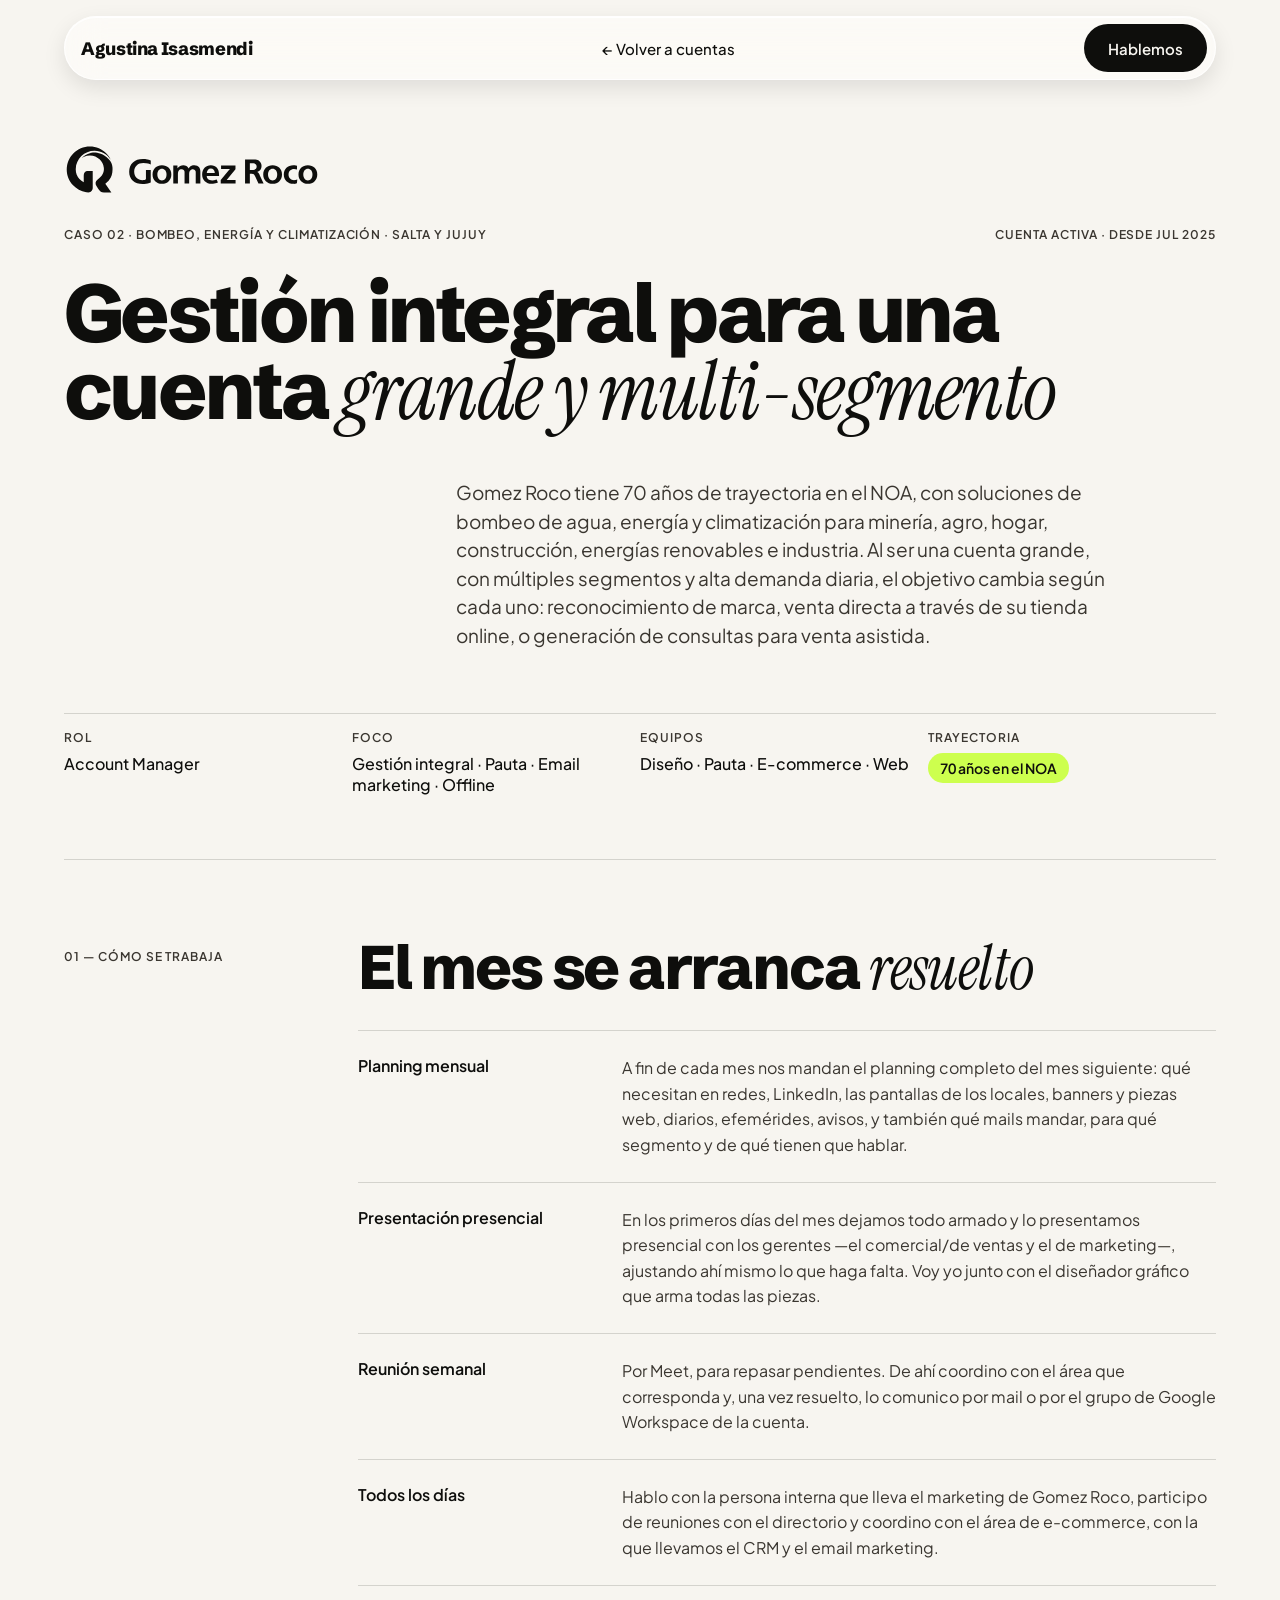
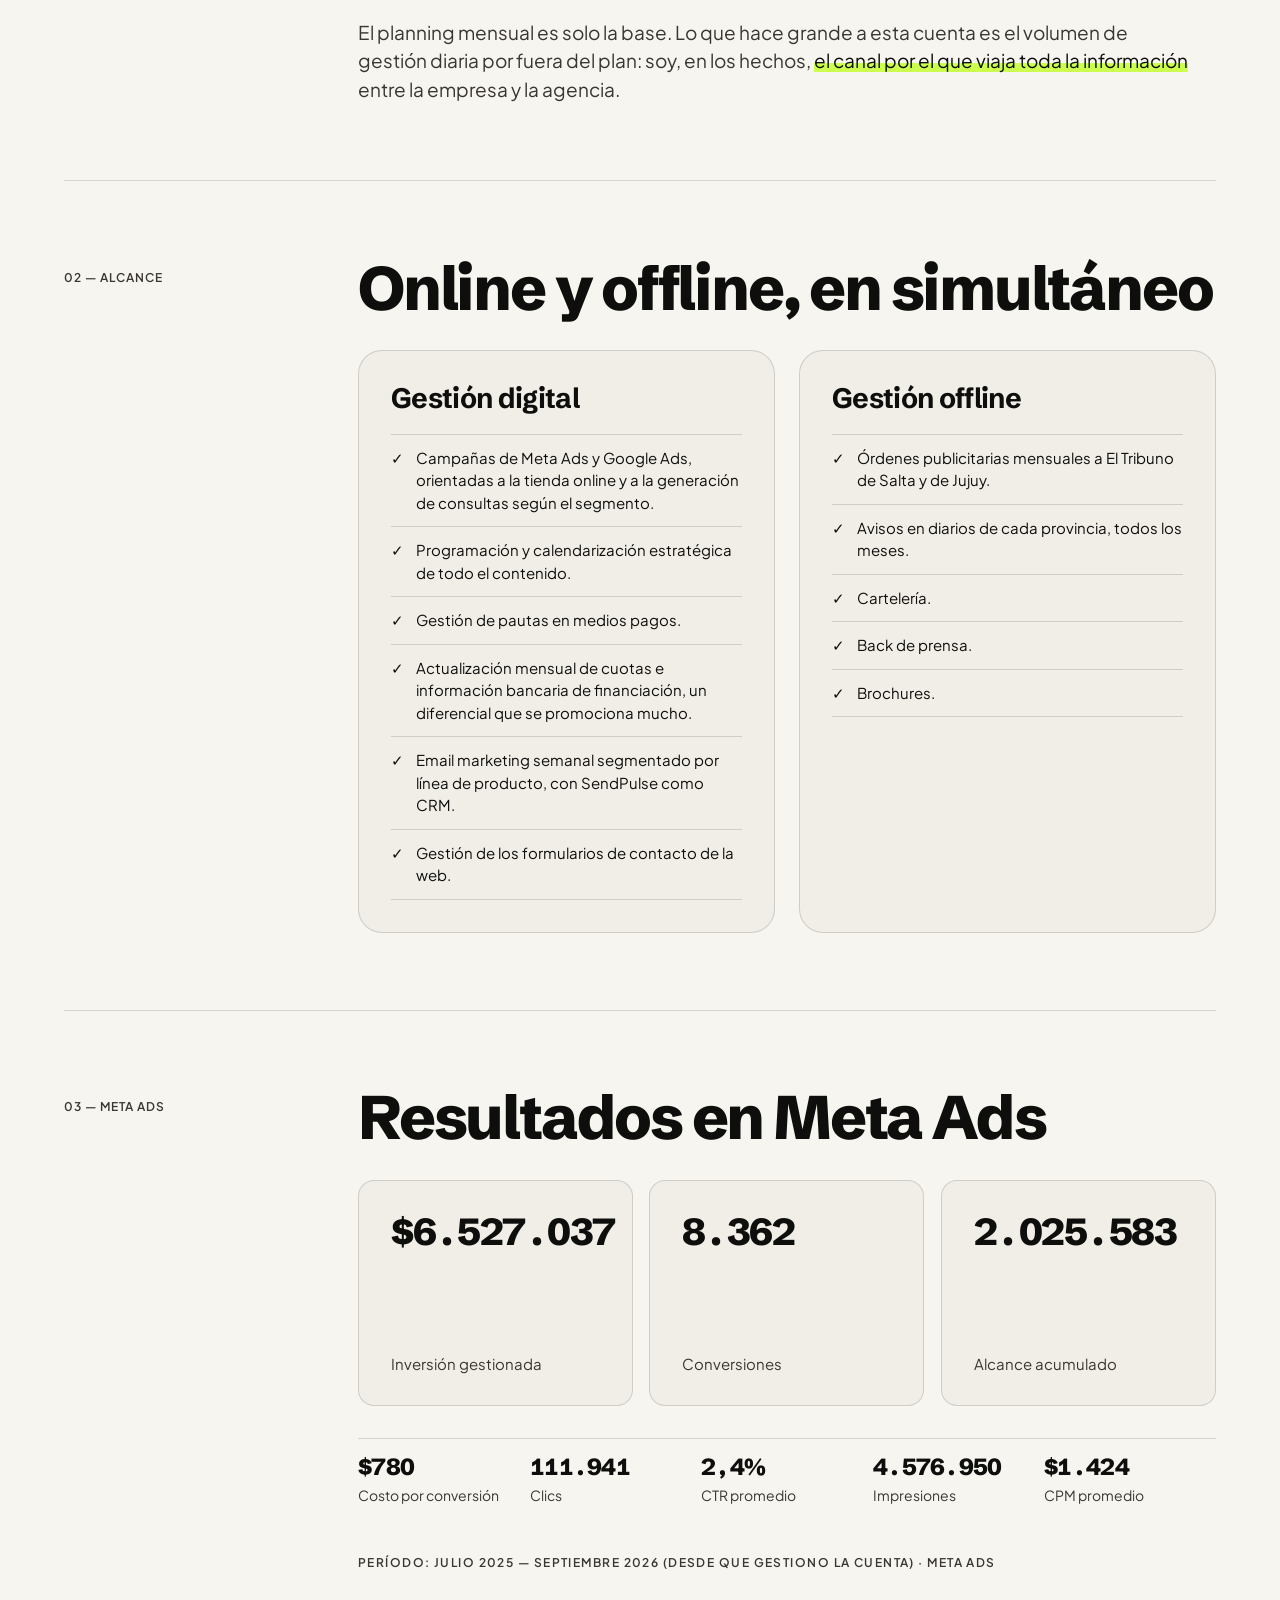
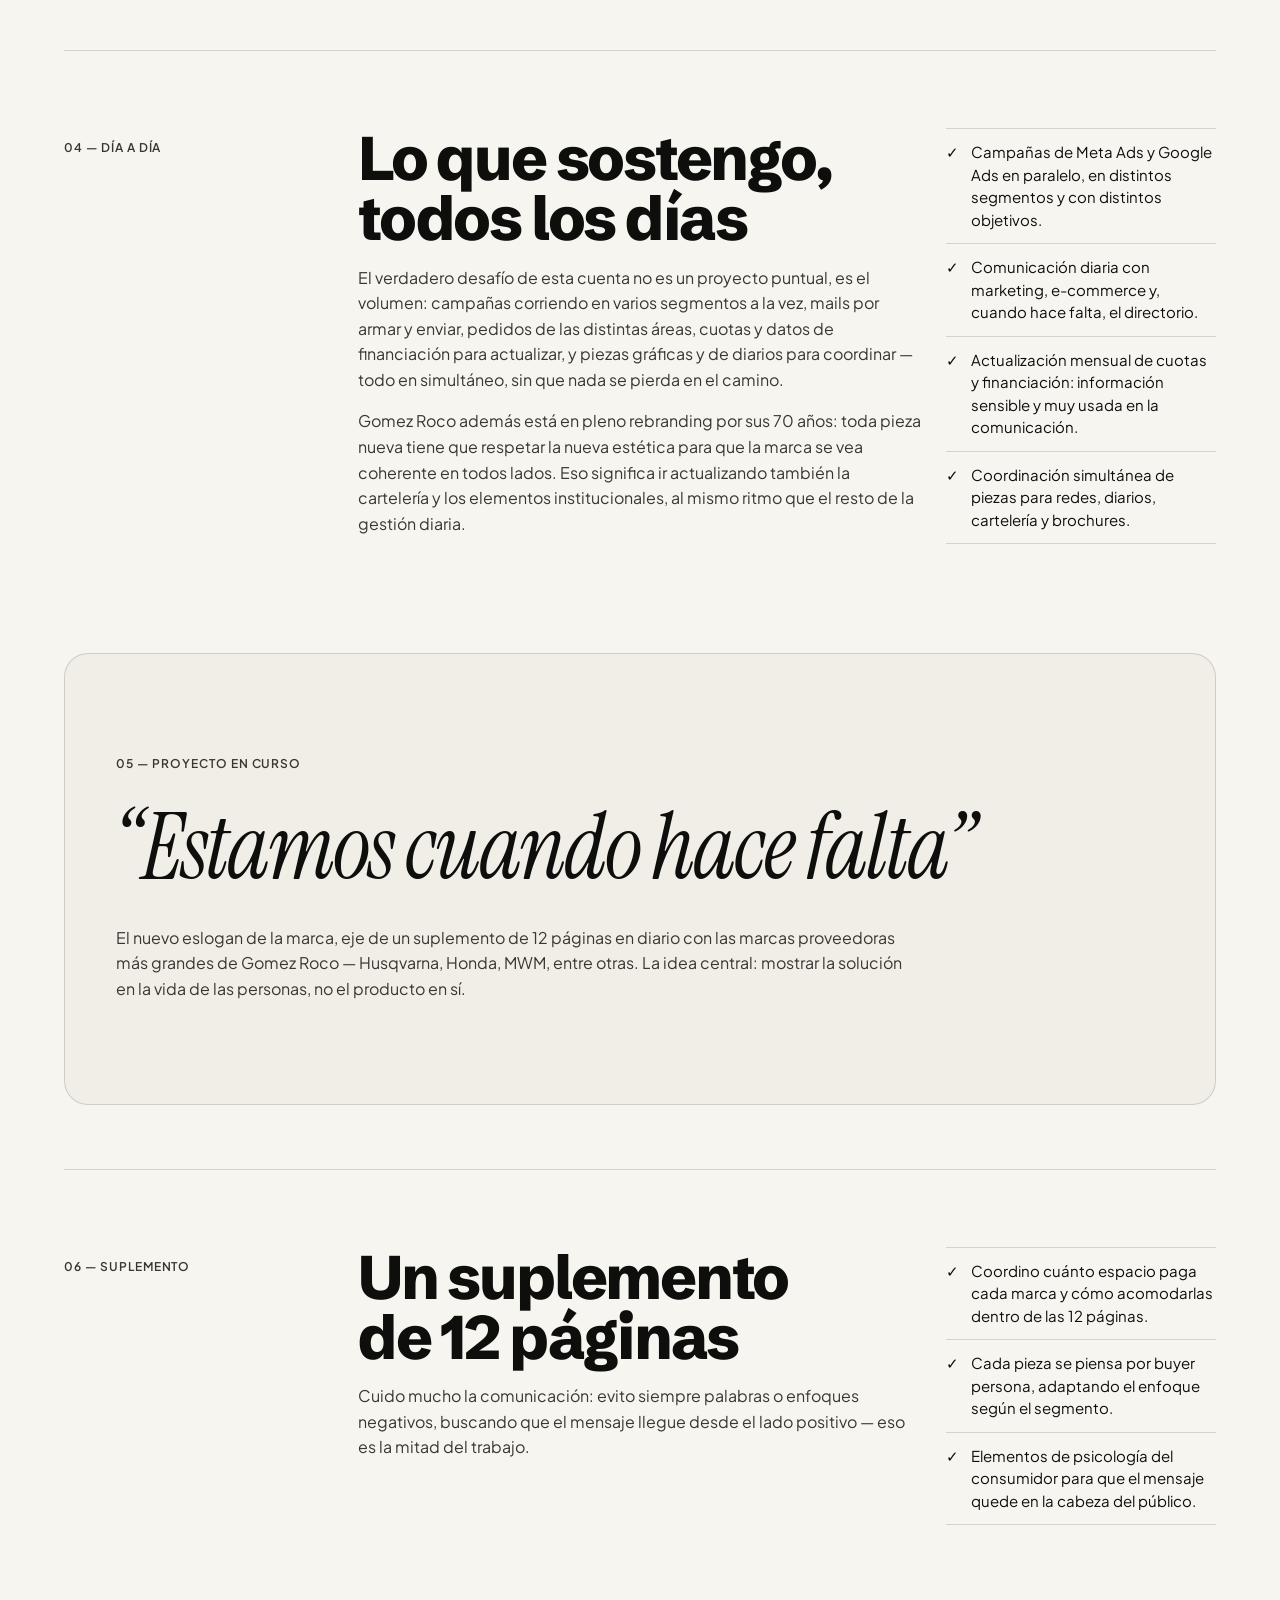
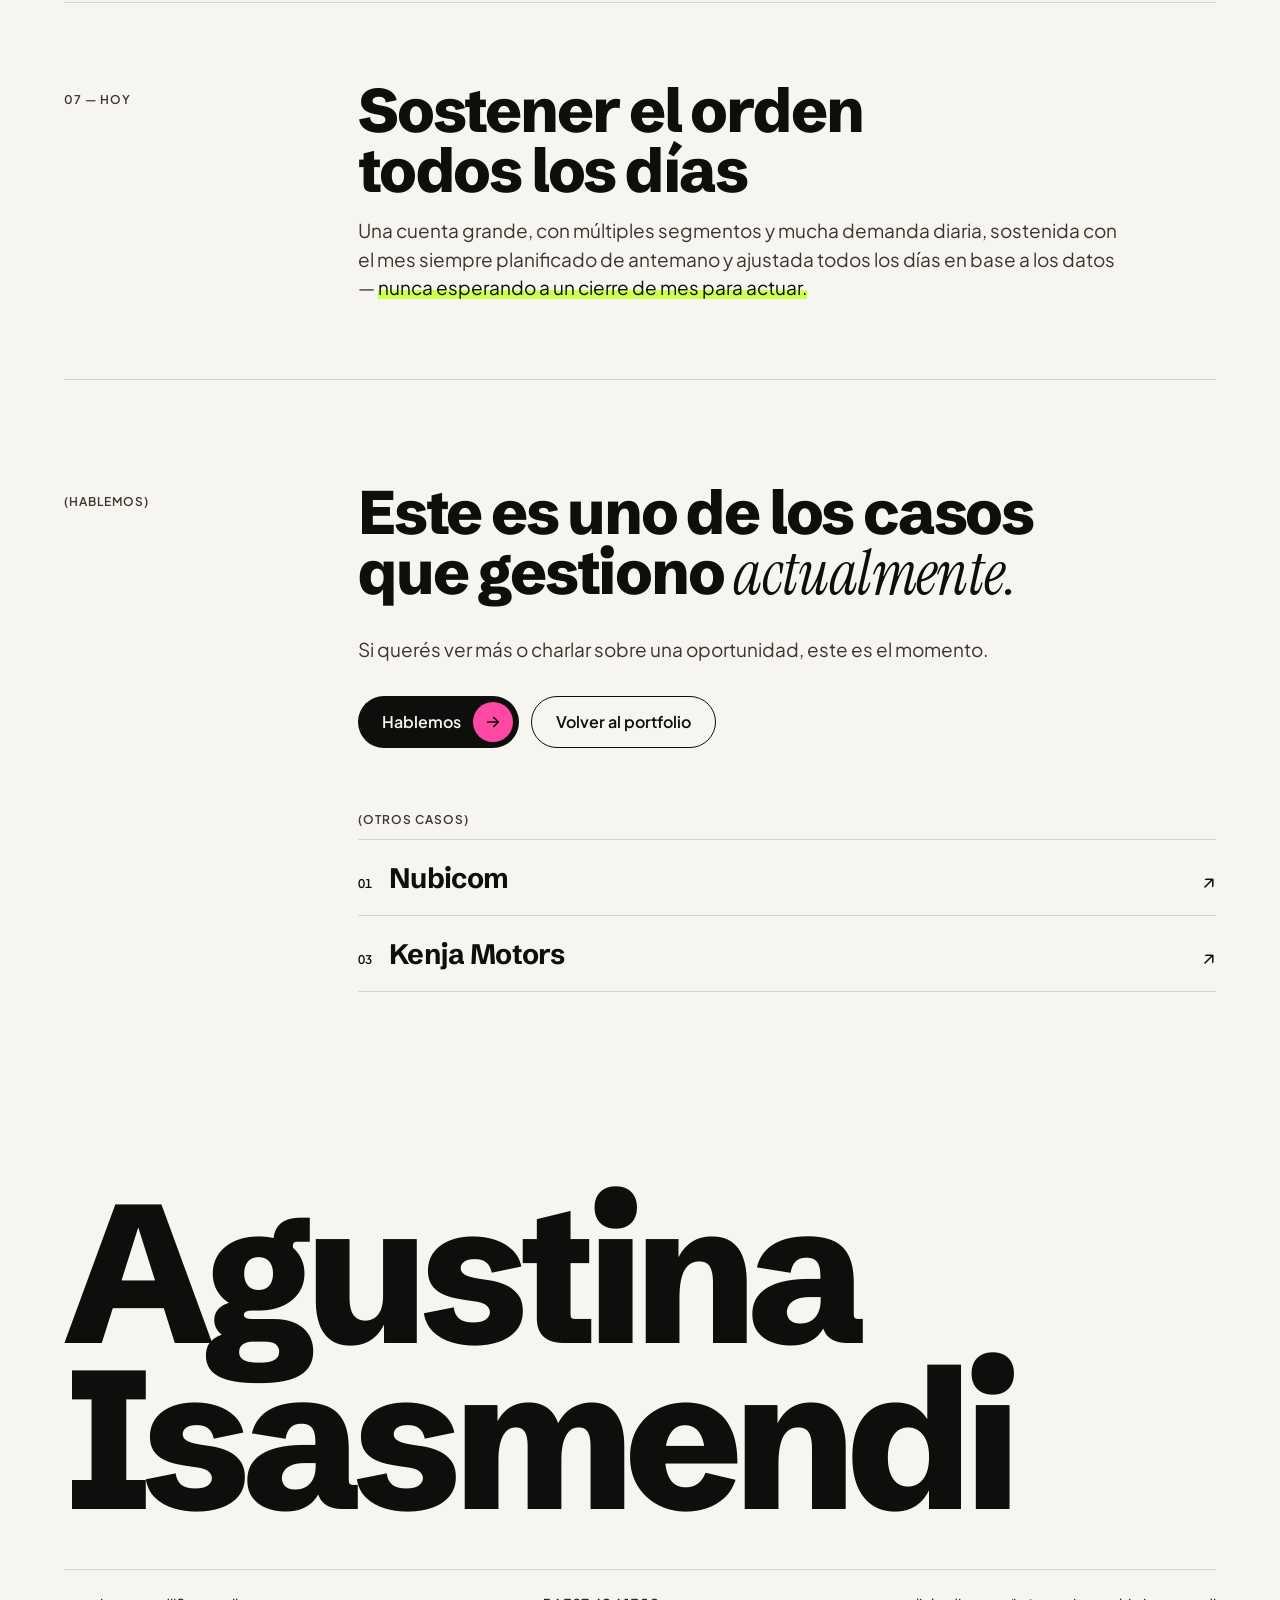
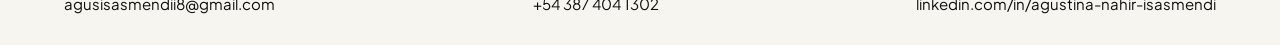
==== caso-gomez-roco.html @ b33c0313 "Portfolio de Agustina Isasmendi: home y tres casos de cuenta Sitio estático (HTML, CSS y JS, sin bui" ====
<!DOCTYPE html>
<html lang="es-AR">
<head>
<meta charset="utf-8">
<meta name="viewport" content="width=device-width, initial-scale=1">
<title>Caso Gomez Roco — Agustina Isasmendi</title>
<meta name="description" content="Gomez Roco: gestión integral online y offline para una cuenta grande y multi-segmento del NOA.">
<meta property="og:title" content="Caso Gomez Roco — Agustina Isasmendi, Account Manager">
<meta property="og:description" content="Gomez Roco: gestión integral online y offline para una cuenta grande y multi-segmento del NOA.">
<meta property="og:image" content="https://lautaro-torres.github.io/Agus-Portfolio/og-image.png">
<link rel="icon" href="data:image/svg+xml;utf8,<svg xmlns='http://www.w3.org/2000/svg' viewBox='0 0 100 100'><rect x='6' y='6' width='88' height='88' rx='19' fill='none' stroke='%230E0E0C' stroke-width='8'/><path d='M8 92L92 8' stroke='%230E0E0C' stroke-width='8'/></svg>">
<link rel="stylesheet" href="https://api.fontshare.com/v2/css?f[]=cabinet-grotesk@700,800&amp;f[]=general-sans@400,500,600&amp;f[]=zodiak@401&amp;display=swap">
<link rel="stylesheet" href="https://fonts.googleapis.com/css2?family=Schibsted+Grotesk:wght@700;800&amp;family=Plus+Jakarta+Sans:wght@400;500;600&amp;family=Instrument+Serif:ital@1&amp;display=swap">
<link rel="stylesheet" href="css/styles.css">
<script src="js/smooth-scroll.js" defer></script>
<script src="js/count-up.js" defer></script>
</head>
<body>

<header class="site-header">
  <nav class="nav" aria-label="Principal">
    <a class="nav__brand" href="index.html" aria-label="Agustina Isasmendi, inicio">
      <span class="nav__name">Agustina Isasmendi</span>
    </a>
    <a class="nav__back" href="index.html#cuentas">← Volver a cuentas</a>
    <a class="btn btn--primary btn--sm" href="mailto:agusisasmendii8@gmail.com">Hablemos</a>
  </nav>
</header>

<main>
  <section class="case-cover container">
    <div class="grid">
      <div class="col-1-13 case-cover__logo"><img class="logo" src="assets/logos/gomez-roco.svg" alt="Gomez Roco" height="48"></div>
      <div class="col-1-13 case-cover__meta label">
        <span>Caso 02 · Bombeo, energía y climatización · Salta y Jujuy</span>
        <span>Cuenta activa · desde jul 2025</span>
      </div>
      <h1 class="h1 col-1-12">Gestión integral para una cuenta <em class="accent">grande y multi-segmento</em></h1>
      <p class="lead col-5-12 case-cover__lead">Gomez Roco tiene 70 años de trayectoria en el NOA, con soluciones de bombeo de agua, energía y climatización para minería, agro, hogar, construcción, energías renovables e industria. Al ser una cuenta grande, con múltiples segmentos y alta demanda diaria, el objetivo cambia según cada uno: reconocimiento de marca, venta directa a través de su tienda online, o generación de consultas para venta asistida.</p>
      <dl class="facts col-1-13">
        <div class="facts__item"><dt class="label">Rol</dt><dd>Account Manager</dd></div>
        <div class="facts__item"><dt class="label">Foco</dt><dd>Gestión integral · Pauta · Email marketing · Offline</dd></div>
        <div class="facts__item"><dt class="label">Equipos</dt><dd>Diseño · Pauta · E-commerce · Web</dd></div>
        <div class="facts__item"><dt class="label">Trayectoria</dt><dd class="chip-figure">70 años en el NOA</dd></div>
      </dl>
    </div>
  </section>

  <article class="container">
    <section class="grid case-section">
      <span class="label case-section__label col-1-4">01 — Cómo se trabaja</span>
      <div class="col-4-13 stack gap-32">
        <h2 class="h2">El mes se arranca <em class="accent">resuelto</em></h2>
        <div class="rows">
          <div class="rows__item">
            <span class="rows__title">Planning mensual</span>
            <p class="body">A fin de cada mes nos mandan el planning completo del mes siguiente: qué necesitan en redes, LinkedIn, las pantallas de los locales, banners y piezas web, diarios, efemérides, avisos, y también qué mails mandar, para qué segmento y de qué tienen que hablar.</p>
          </div>
          <div class="rows__item">
            <span class="rows__title">Presentación presencial</span>
            <p class="body">En los primeros días del mes dejamos todo armado y lo presentamos presencial con los gerentes —el comercial/de ventas y el de marketing—, ajustando ahí mismo lo que haga falta. Voy yo junto con el diseñador gráfico que arma todas las piezas.</p>
          </div>
          <div class="rows__item">
            <span class="rows__title">Reunión semanal</span>
            <p class="body">Por Meet, para repasar pendientes. De ahí coordino con el área que corresponda y, una vez resuelto, lo comunico por mail o por el grupo de Google Workspace de la cuenta.</p>
          </div>
          <div class="rows__item">
            <span class="rows__title">Todos los días</span>
            <p class="body">Hablo con la persona interna que lleva el marketing de Gomez Roco, participo de reuniones con el directorio y coordino con el área de e-commerce, con la que llevamos el CRM y el email marketing.</p>
          </div>
        </div>
        <p class="lead">El planning mensual es solo la base. Lo que hace grande a esta cuenta es el volumen de gestión diaria por fuera del plan: soy, en los hechos, <span class="marker">el canal por el que viaja toda la información</span> entre la empresa y la agencia.</p>
      </div>
    </section>

    <section class="grid case-section">
      <span class="label case-section__label col-1-4">02 — Alcance</span>
      <div class="col-4-13 stack gap-32">
        <h2 class="h2">Online y offline, en simultáneo</h2>
        <div class="card-grid">
          <div class="card">
            <h3 class="h3">Gestión digital</h3>
            <ul class="checklist">
              <li>Campañas de Meta Ads y Google Ads, orientadas a la tienda online y a la generación de consultas según el segmento.</li>
              <li>Programación y calendarización estratégica de todo el contenido.</li>
              <li>Gestión de pautas en medios pagos.</li>
              <li>Actualización mensual de cuotas e información bancaria de financiación, un diferencial que se promociona mucho.</li>
              <li>Email marketing semanal segmentado por línea de producto, con SendPulse como CRM.</li>
              <li>Gestión de los formularios de contacto de la web.</li>
            </ul>
          </div>
          <div class="card">
            <h3 class="h3">Gestión offline</h3>
            <ul class="checklist">
              <li>Órdenes publicitarias mensuales a El Tribuno de Salta y de Jujuy.</li>
              <li>Avisos en diarios de cada provincia, todos los meses.</li>
              <li>Cartelería.</li>
              <li>Back de prensa.</li>
              <li>Brochures.</li>
            </ul>
          </div>
        </div>
      </div>
    </section>

    <section class="grid case-section">
      <span class="label case-section__label col-1-4">03 — Meta Ads</span>
      <div class="col-4-13 stack gap-32">
        <h2 class="h2">Resultados en Meta Ads</h2>
        <div class="metrics">
          <div class="metric"><span class="metric__value">$6.535.179</span><span class="metric__label">Inversión gestionada</span></div>
          <div class="metric"><span class="metric__value">8.372</span><span class="metric__label">Conversiones</span></div>
          <div class="metric"><span class="metric__value">2.028.113</span><span class="metric__label">Alcance acumulado</span></div>
        </div>
        <div class="metrics-minor">
          <div class="metrics-minor__item"><span class="metrics-minor__value">$781</span><span class="metrics-minor__label">Costo por conversión</span></div>
          <div class="metrics-minor__item"><span class="metrics-minor__value">112.081</span><span class="metrics-minor__label">Clics</span></div>
          <div class="metrics-minor__item"><span class="metrics-minor__value">2,4%</span><span class="metrics-minor__label">CTR promedio</span></div>
          <div class="metrics-minor__item"><span class="metrics-minor__value">4.582.675</span><span class="metrics-minor__label">Impresiones</span></div>
          <div class="metrics-minor__item"><span class="metrics-minor__value">$1.426</span><span class="metrics-minor__label">CPM promedio</span></div>
        </div>
        <p class="label source">Período: julio 2025 — septiembre 2026 (desde que gestiono la cuenta) · Meta Ads</p>
      </div>
    </section>

    <section class="grid case-section">
      <span class="label case-section__label col-1-4">04 — Día a día</span>
      <div class="col-4-10 stack gap-16">
        <h2 class="h2">Lo que sostengo, todos los días</h2>
        <p class="body">El verdadero desafío de esta cuenta no es un proyecto puntual, es el volumen: campañas corriendo en varios segmentos a la vez, mails por armar y enviar, pedidos de las distintas áreas, cuotas y datos de financiación para actualizar, y piezas gráficas y de diarios para coordinar — todo en simultáneo, sin que nada se pierda en el camino.</p>
        <p class="body">Gomez Roco además está en pleno rebranding por sus 70 años: toda pieza nueva tiene que respetar la nueva estética para que la marca se vea coherente en todos lados. Eso significa ir actualizando también la cartelería y los elementos institucionales, al mismo ritmo que el resto de la gestión diaria.</p>
      </div>
      <div class="col-10-13 align-end">
        <ul class="checklist">
          <li>Campañas de Meta Ads y Google Ads en paralelo, en distintos segmentos y con distintos objetivos.</li>
          <li>Comunicación diaria con marketing, e-commerce y, cuando hace falta, el directorio.</li>
          <li>Actualización mensual de cuotas y financiación: información sensible y muy usada en la comunicación.</li>
          <li>Coordinación simultánea de piezas para redes, diarios, cartelería y brochures.</li>
        </ul>
      </div>
    </section>

    <section class="quote-block">
      <span class="label">05 — Proyecto en curso</span>
      <p class="quote-block__text">“Estamos cuando hace falta”</p>
      <p class="body">El nuevo eslogan de la marca, eje de un suplemento de 12 páginas en diario con las marcas proveedoras más grandes de Gomez Roco — Husqvarna, Honda, MWM, entre otras. La idea central: mostrar la solución en la vida de las personas, no el producto en sí.</p>
    </section>

    <section class="grid case-section">
      <span class="label case-section__label col-1-4">06 — Suplemento</span>
      <div class="col-4-10 stack gap-16">
        <h2 class="h2">Un suplemento de 12 páginas</h2>
        <p class="body">Cuido mucho la comunicación: evito siempre palabras o enfoques negativos, buscando que el mensaje llegue desde el lado positivo — eso es la mitad del trabajo.</p>
      </div>
      <div class="col-10-13 align-end">
        <ul class="checklist">
          <li>Coordino cuánto espacio paga cada marca y cómo acomodarlas dentro de las 12 páginas.</li>
          <li>Cada pieza se piensa por buyer persona, adaptando el enfoque según el segmento.</li>
          <li>Elementos de psicología del consumidor para que el mensaje quede en la cabeza del público.</li>
        </ul>
      </div>
    </section>

    <section class="grid case-section">
      <span class="label case-section__label col-1-4">07 — Hoy</span>
      <div class="col-4-12 stack gap-16">
        <h2 class="h2">Sostener el orden todos los días</h2>
        <p class="lead">Una cuenta grande, con múltiples segmentos y mucha demanda diaria, sostenida con el mes siempre planificado de antemano y ajustada todos los días en base a los datos — <span class="marker">nunca esperando a un cierre de mes para actuar.</span></p>
      </div>
    </section>

    <section class="grid case-section case-section--close">
      <span class="label case-section__label col-1-4">(Hablemos)</span>
      <div class="col-4-13 stack gap-32 close__content">
        <h2 class="h2 close__title">Este es uno de los casos que gestiono <em class="accent">actualmente.</em></h2>
        <p class="lead">Si querés ver más o charlar sobre una oportunidad, este es el momento.</p>
        <div class="btn-row">
          <a class="btn btn--primary btn--md btn--arrow" href="mailto:agusisasmendii8@gmail.com">Hablemos <span class="btn__arrow" aria-hidden="true"><svg class="btn__icon" viewBox="0 0 24 24"><path d="M5 12h14M13 6l6 6-6 6"/></svg></span></a>
          <a class="btn btn--outline btn--md" href="index.html#cuentas">Volver al portfolio</a>
        </div>
        <nav class="other-cases" aria-label="Otros casos">
          <span class="label">(Otros casos)</span>
          <a class="other-cases__link" href="caso-nubicom.html"><span class="index-num">01</span><span class="other-cases__name">Nubicom</span><span class="other-cases__arrow" aria-hidden="true">↗</span></a>
          <a class="other-cases__link" href="caso-kenja-motors.html"><span class="index-num">03</span><span class="other-cases__name">Kenja Motors</span><span class="other-cases__arrow" aria-hidden="true">↗</span></a>
        </nav>
      </div>
    </section>
  </article>
</main>

<footer class="site-footer">
  <div class="container">
    <div class="site-footer__name" aria-hidden="true">Agustina<br>Isasmendi</div>
    <div class="site-footer__contact">
      <a href="mailto:agusisasmendii8@gmail.com">agusisasmendii8@gmail.com</a>
      <a href="tel:+543874041302">+54 387 404 1302</a>
      <a href="https://www.linkedin.com/in/agustina-nahir-isasmendi" target="_blank" rel="noopener">linkedin.com/in/agustina-nahir-isasmendi</a>
    </div>
  </div>
</footer>

</body>
</html>
---- css/styles.css ----
/* Portfolio — Agustina Isasmendi
 * Fuentes: Fontshare (Cabinet Grotesk, General Sans, Zodiak). Las etiquetas usan General Sans, la misma del texto.
 * Fallback Google Fonts si Fontshare no carga: Schibsted Grotesk, Plus Jakarta Sans, Instrument Serif. */

:root {
  --paper: #F7F5F0;
  --paper-2: #F1EEE7;
  --paper-3: #E8E4DA;
  --ink: #0E0E0C;
  --ink-2: #3A3630;
  --ink-hover: #2A2824;
  --pink: #FF48A4;
  --lime: #CDFF4E;
  --hairline: rgba(14, 14, 12, .15);

  --font-display: 'Cabinet Grotesk', 'Schibsted Grotesk', sans-serif;
  --font-text: 'General Sans', 'Plus Jakarta Sans', sans-serif;
  --font-serif: 'Zodiak', 'Instrument Serif', serif;
  --font-label: var(--font-text);

  --ease: cubic-bezier(.2, .7, .3, 1);
}

html { scroll-behavior: smooth; overflow-x: clip; }
body {
  margin: 0;
  background: var(--paper);
  color: var(--ink);
  font-family: var(--font-text);
  -webkit-font-smoothing: antialiased;
  overflow-x: clip;
}
a { color: var(--ink); text-underline-offset: 3px; }
a:hover { color: var(--ink-2); }
:focus-visible { outline: 2px solid var(--ink); outline-offset: 3px; border-radius: 8px; }

.container { width: 90%; margin: 0 auto; }

/* ---------- Tipografía ---------- */

.label {
  font-family: var(--font-label);
  font-weight: 600;
  font-size: 12px;
  letter-spacing: .08em;
  text-transform: uppercase;
  color: var(--ink-2);
}
.accent { font-family: var(--font-serif); font-weight: 400; font-style: italic; letter-spacing: -.01em; }
.h1 {
  margin: 0;
  font-family: var(--font-display);
  font-weight: 800;
  font-size: clamp(40px, 6.4vw, 104px);
  letter-spacing: -.045em;
  line-height: .94;
  text-wrap: balance;
}
.h1 .accent { letter-spacing: -.02em; }
.h2 {
  margin: 0;
  font-family: var(--font-display);
  font-weight: 800;
  font-size: clamp(36px, 4.8vw, 68px);
  letter-spacing: -.036em;
  line-height: .98;
  text-wrap: balance;
}
.h3 {
  margin: 0;
  font-family: var(--font-display);
  font-weight: 700;
  font-size: clamp(22px, 2.2vw, 32px);
  letter-spacing: -.024em;
  line-height: 1.1;
}
.lead { margin: 0; font-size: 19px; line-height: 1.5; color: var(--ink-2); max-width: 60ch; text-wrap: pretty; }
.body { margin: 0; font-size: 16px; line-height: 1.6; color: var(--ink-2); max-width: 66ch; text-wrap: pretty; }
.marker { background: linear-gradient(to bottom, transparent 62%, var(--lime) 62%); color: var(--ink); }

/* ---------- Grilla 12 columnas (una sola columna debajo de 900px) ---------- */

.grid { display: grid; grid-template-columns: minmax(0, 1fr); column-gap: 24px; }
@media (min-width: 900px) {
  .grid { grid-template-columns: repeat(12, minmax(0, 1fr)); }
  .col-1-12 { grid-column: 1 / 12; }
  .col-1-13 { grid-column: 1 / 13; }
  .col-1-4 { grid-column: 1 / 4; }
  .col-4-10 { grid-column: 4 / 10; }
  .col-4-11 { grid-column: 4 / 11; }
  .col-4-12 { grid-column: 4 / 12; }
  .col-4-13 { grid-column: 4 / 13; }
  .col-5-12 { grid-column: 5 / 12; }
  .col-10-13 { grid-column: 10 / 13; }
}
.stack { display: flex; flex-direction: column; }
.gap-16 { gap: 16px; }
.gap-24 { gap: 24px; }
.gap-32 { gap: 32px; }

/* ---------- Navbar ---------- */

.site-header {
  position: fixed;
  top: 16px;
  left: 0;
  right: 0;
  z-index: 50;
  display: flex;
  justify-content: center;
  pointer-events: none;
}
.nav {
  pointer-events: auto;
  width: 90%;
  box-sizing: border-box;
  height: 64px;
  display: flex;
  align-items: center;
  justify-content: space-between;
  gap: 16px;
  padding: 0 8px 0 16px;
  background: rgba(255, 255, 255, .5);
  -webkit-backdrop-filter: blur(18px) saturate(180%);
  backdrop-filter: blur(18px) saturate(180%);
  border: 1px solid rgba(255, 255, 255, .8);
  box-shadow: 0 1px 0 rgba(255, 255, 255, .9) inset, 0 8px 22px rgba(14, 14, 12, .1);
  border-radius: 100px;
}
@supports not ((backdrop-filter: blur(1px)) or (-webkit-backdrop-filter: blur(1px))) {
  .nav { background: var(--paper); }
}
.nav__brand { display: flex; align-items: center; gap: 12px; text-decoration: none; color: var(--ink); }
.nav__name {
  font-family: var(--font-display);
  font-weight: 800;
  font-size: 18px;
  letter-spacing: -.02em;
  white-space: nowrap;
}
.nav__back { white-space: nowrap; font-size: 15px; font-weight: 500; text-decoration: none; }
/* Sin monograma, el nombre es la marca: se ve siempre. El link de volver se oculta debajo de 900px. */
@media (max-width: 899.98px) {
  .nav__back { display: none; }
  .nav__name { font-size: 16px; }
}
/* Celulares angostos: nombre y botón más compactos para que entren los dos en la píldora */
@media (max-width: 399.98px) {
  .nav { padding-left: 16px; gap: 12px; }
  .nav__name { font-size: 15px; }
  .nav .btn--sm { height: 44px; padding: 0 16px; font-size: 14px; }
}

/* ---------- Botones ---------- */

.btn {
  display: inline-flex;
  flex: none;
  align-items: center;
  box-sizing: border-box;
  border-radius: 100px;
  text-decoration: none;
  font-weight: 600;
  transition: background 300ms var(--ease), color 300ms var(--ease), transform 300ms var(--ease), box-shadow 300ms var(--ease);
}
.btn--primary { background: var(--ink); color: var(--paper); }
.btn--primary:hover {
  background: var(--ink-hover);
  color: var(--paper);
  transform: translateY(-2px);
  box-shadow: 0 10px 24px rgba(14, 14, 12, .2);
}
.btn--outline { border: 1.5px solid var(--ink); color: var(--ink); }
.btn--outline:hover { background: var(--ink); color: var(--paper); transform: translateY(-2px); }
.btn--sm { height: 48px; padding: 0 24px; font-size: 15px; }
.btn--md { height: 52px; padding: 0 24px; font-size: 16px; }
.btn--arrow { gap: 12px; padding: 0 6px 0 24px; }
.btn__arrow {
  width: 40px;
  height: 40px;
  border-radius: 50%;
  background: var(--pink);
  color: var(--ink);
  display: grid;
  place-items: center;
  font-size: 18px;
}
/* Flecha dibujada (no un carácter de texto): mismo trazo en todos los botones, escala con el círculo */
.btn__icon { width: 45%; height: 45%; fill: none; stroke: currentColor; stroke-width: 2.25; stroke-linecap: round; stroke-linejoin: round; }
.btn-row { display: flex; flex-wrap: wrap; gap: 12px; }

/* ---------- Portada ---------- */

.case-cover { padding: calc(96px + 48px) 0 64px; }
.case-cover > .grid { row-gap: 32px; }
.case-cover__meta { display: flex; flex-wrap: wrap; justify-content: space-between; gap: 12px; }
.case-cover__lead { margin-top: 16px; }

.facts {
  margin: 32px 0 0;
  display: grid;
  grid-template-columns: repeat(auto-fit, minmax(min(100%, 200px), 1fr));
  border-top: 1px solid var(--hairline);
}
.facts__item { display: flex; flex-direction: column; gap: 8px; padding: 16px 16px 0 0; align-items: flex-start; }
.facts__item dd { margin: 0; font-size: 16px; font-weight: 500; }
.chip-figure {
  display: inline-flex;
  padding: 6px 12px;
  border-radius: 100px;
  background: var(--lime);
  color: var(--ink);
}
.facts__item dd.chip-figure { font-size: 14px; font-weight: 600; }

/* Chip de contorno (rubros, restricciones) */
.chips { display: flex; flex-wrap: wrap; gap: 8px; }
.chip { padding: 8px 14px; border-radius: 100px; border: 1px solid var(--ink); font-size: 13px; font-weight: 500; }

/* ---------- Secciones del caso ---------- */

.case-section {
  row-gap: 24px;
  padding: clamp(48px, 6vw, 96px) 0;
  border-top: 1px solid var(--hairline);
}
.case-section__label { padding-top: 12px; }
.case-section--close { row-gap: 32px; padding: clamp(64px, 8vw, 128px) 0; }
.align-end { align-self: end; }
.case-subblock { padding-top: 24px; }

/* Filas tipo línea de tiempo */
.rows { display: flex; flex-direction: column; border-bottom: 1px solid var(--hairline); }
.rows__item {
  display: grid;
  grid-template-columns: minmax(0, 1fr);
  column-gap: 24px;
  row-gap: 8px;
  padding: 24px 0;
  border-top: 1px solid var(--hairline);
}
@media (min-width: 900px) {
  .rows__item { grid-template-columns: 240px minmax(0, 1fr); }
  .rows--narrow .rows__item { grid-template-columns: 200px minmax(0, 1fr); }
}
.rows--list { list-style: none; margin: 0; padding: 0; }
.rows__title { font-size: 16px; font-weight: 600; color: var(--ink); }

/* Número de índice en mono (tarjetas, otros casos) */
.index-num { font-family: var(--font-label); font-weight: 600; font-size: 12px; letter-spacing: .04em; font-variant-numeric: tabular-nums; }

/* Dato récord a gran tamaño */
.record {
  background: var(--paper-2);
  border: 1px solid var(--hairline);
  border-radius: 24px;
  padding: clamp(32px, 5vw, 64px);
  display: flex;
  flex-direction: column;
  gap: 16px;
  container-type: inline-size;
}
.record__value {
  font-family: var(--font-display);
  font-weight: 800;
  font-size: clamp(40px, 15cqi, 160px);
  letter-spacing: -.05em;
  line-height: .88;
}
.footnote { margin: 0; font-size: 14px; line-height: 1.6; color: var(--ink-2); max-width: 72ch; }

/* Tarjetas */
.card-grid { display: grid; grid-template-columns: repeat(auto-fit, minmax(min(100%, 320px), 1fr)); gap: 24px; }
.card {
  background: var(--paper-2);
  border: 1px solid var(--hairline);
  border-radius: 24px;
  padding: 32px;
  display: flex;
  flex-direction: column;
  gap: 20px;
}

/* Checklist */
.checklist { list-style: none; margin: 0; padding: 0; display: flex; flex-direction: column; }
.checklist li {
  display: flex;
  gap: 12px;
  padding: 12px 0;
  border-top: 1px solid var(--hairline);
  font-size: 15px;
  line-height: 1.5;
}
.checklist li:last-child { border-bottom: 1px solid var(--hairline); }
/* Tilde decorativo: el texto alternativo vacío evita que el lector de pantalla lo lea. */
.checklist li::before { content: "✓"; content: "✓" / ""; }

/* Métricas */
.metrics { display: grid; grid-template-columns: repeat(auto-fit, minmax(min(100%, 220px), 1fr)); gap: 16px; }
.metric {
  background: var(--paper-2);
  border: 1px solid var(--hairline);
  border-radius: 16px;
  padding: 32px;
  display: flex;
  flex-direction: column;
  gap: 24px;
  justify-content: space-between;
  min-height: 160px;
  /* Las cifras se dimensionan según el ancho de su tarjeta, no de la pantalla: nunca se salen */
  container-type: inline-size;
}
.metric__value {
  font-family: var(--font-display);
  font-weight: 800;
  font-size: clamp(24px, 18cqi, 52px);
  letter-spacing: -.04em;
  line-height: 1;
  white-space: nowrap;
}
.metric__label { font-size: 15px; color: var(--ink-2); }

.metrics-minor {
  display: grid;
  grid-template-columns: repeat(auto-fit, minmax(min(100%, 150px), 1fr));
  border-top: 1px solid var(--hairline);
}
.metrics-minor__item { display: flex; flex-direction: column; gap: 8px; padding: 16px 16px 16px 0; container-type: inline-size; }
.metrics-minor__value {
  font-family: var(--font-display);
  font-weight: 800;
  font-size: clamp(18px, 15cqi, 26px);
  letter-spacing: -.03em;
  line-height: 1;
}
.metrics-minor__label { font-size: 14px; color: var(--ink-2); }
.source { margin: 0; letter-spacing: .12em; line-height: 1.8; max-width: 90ch; }

/* Bloque de cita */
.quote-block {
  background: var(--paper-2);
  border: 1px solid var(--hairline);
  border-radius: 24px;
  padding: clamp(48px, 8vw, 128px) clamp(24px, 4vw, 64px);
  display: flex;
  flex-direction: column;
  gap: 32px;
  margin: 32px 0 64px;
}
.quote-block__text {
  margin: 0;
  font-family: var(--font-serif);
  font-weight: 400;
  font-style: italic;
  font-size: clamp(40px, 7vw, 112px);
  line-height: 1;
  letter-spacing: -.025em;
  text-wrap: balance;
}

/* Cierre */
.close__content { align-items: flex-start; }
.close__title { max-width: 18ch; }
.other-cases { display: flex; flex-direction: column; width: 100%; margin-top: 32px; }
.other-cases > .label { padding-bottom: 12px; }
.other-cases__link {
  display: flex;
  align-items: baseline;
  gap: 16px;
  padding: 20px 0;
  border-top: 1px solid var(--hairline);
  text-decoration: none;
}
.other-cases__link:last-child { border-bottom: 1px solid var(--hairline); }
.other-cases__name {
  font-family: var(--font-display);
  font-weight: 700;
  font-size: clamp(22px, 2.2vw, 32px);
  letter-spacing: -.024em;
  flex: 1;
}
.other-cases__arrow { font-size: 20px; }

/* ---------- Footer ---------- */

.site-footer { background: var(--paper); padding: clamp(64px, 8vw, 96px) 0 32px; }
.site-footer .container { display: flex; flex-direction: column; gap: 48px; }
.site-footer__name {
  font-family: var(--font-display);
  font-weight: 800;
  font-size: clamp(64px, 15.4vw, 224px);
  letter-spacing: -.055em;
  line-height: .84;
}
.site-footer__contact {
  display: flex;
  flex-wrap: wrap;
  justify-content: space-between;
  gap: 16px;
  border-top: 1px solid var(--hairline);
  padding-top: 24px;
  font-size: 15px;
}
.site-footer__contact a { text-decoration: none; }

/* ---------- Movimiento reducido ---------- */

@media (prefers-reduced-motion: reduce) {
  html { scroll-behavior: auto; }
  *, *::before, *::after { animation: none !important; transition: none !important; }
}

/* ---------- Logos de cuentas (SVG a una tinta, en el color del texto) ---------- */

/* object-fit mantiene la proporción si max-width achica el ancho en pantallas angostas */
.logo { display: block; width: auto; height: var(--logo-h, 32px); max-width: 100%; object-fit: contain; object-position: left center; }
/* Los logos apilados (ícono arriba, nombre abajo) necesitan más alto para pesar lo mismo que los horizontales */
.logo--stacked { --logo-h: 44px; }
/* Marcador de dato faltante: nunca se inventa un dato, se marca en naranja */
.missing {
  display: inline-flex;
  align-items: center;
  background: #FF5A25;
  color: var(--ink);
  font-family: var(--font-label);
  font-weight: 600;
  font-size: 11px;
  letter-spacing: .08em;
  text-transform: uppercase;
  padding: 6px 10px;
  border-radius: 100px;
  line-height: 1;
}
/* Hueco de logo pendiente: rayado + marcador "falta" */
.logo-missing { display: inline-flex; align-items: center; gap: 12px; }
.logo-missing__box {
  width: 40px;
  height: 40px;
  border-radius: 50%;
  background: repeating-linear-gradient(135deg, rgba(14, 14, 12, .1) 0 1px, transparent 1px 6px), var(--paper-3);
}
.case-cover__logo { --logo-h: clamp(40px, 4vw, 56px); }
.case-cover__logo .logo--stacked { --logo-h: clamp(64px, 6vw, 88px); }

/* ---------- Contador animado de cifras ---------- */

.sr-only {
  position: absolute;
  width: 1px;
  height: 1px;
  padding: 0;
  margin: -1px;
  overflow: hidden;
  clip: rect(0, 0, 0, 0);
  white-space: nowrap;
  border: 0;
}
/* Reserva el ancho de la cifra final para que nada se mueva mientras cuenta */
.count { display: inline-block; font-variant-numeric: tabular-nums; }
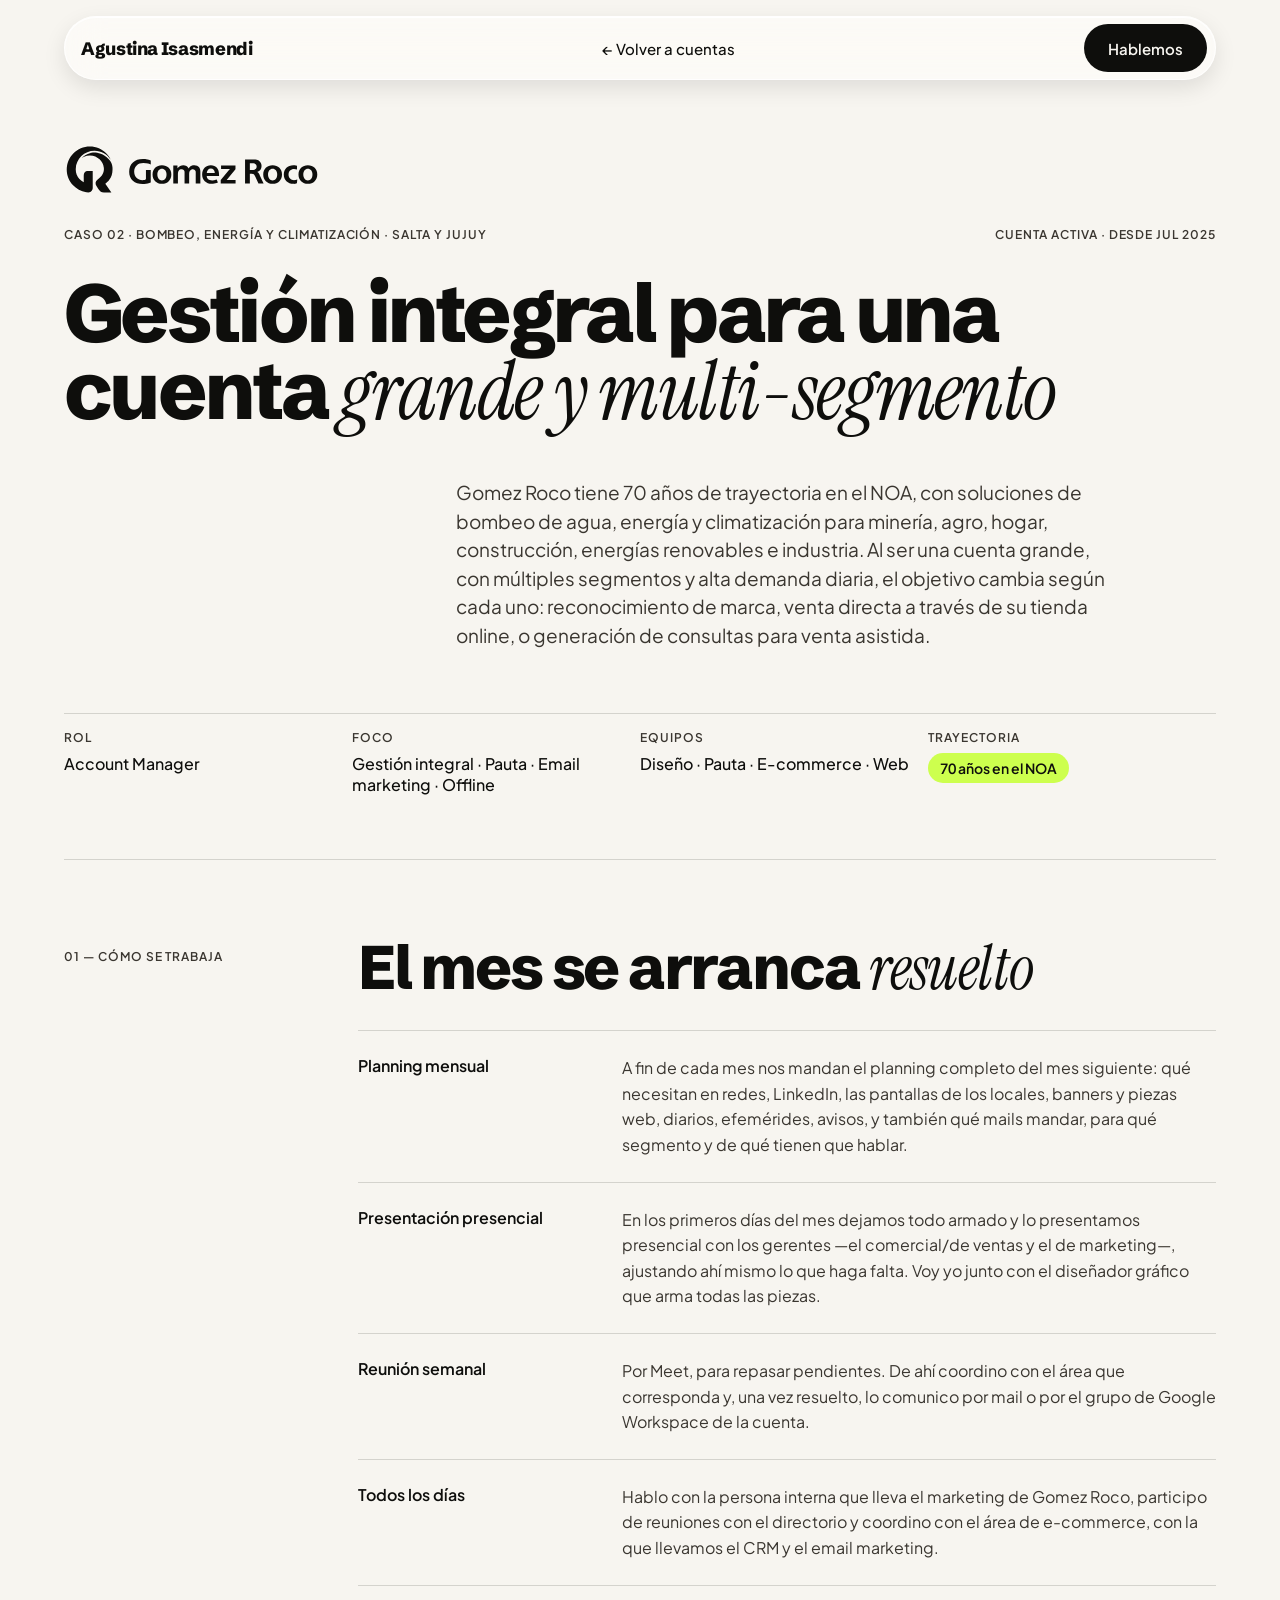
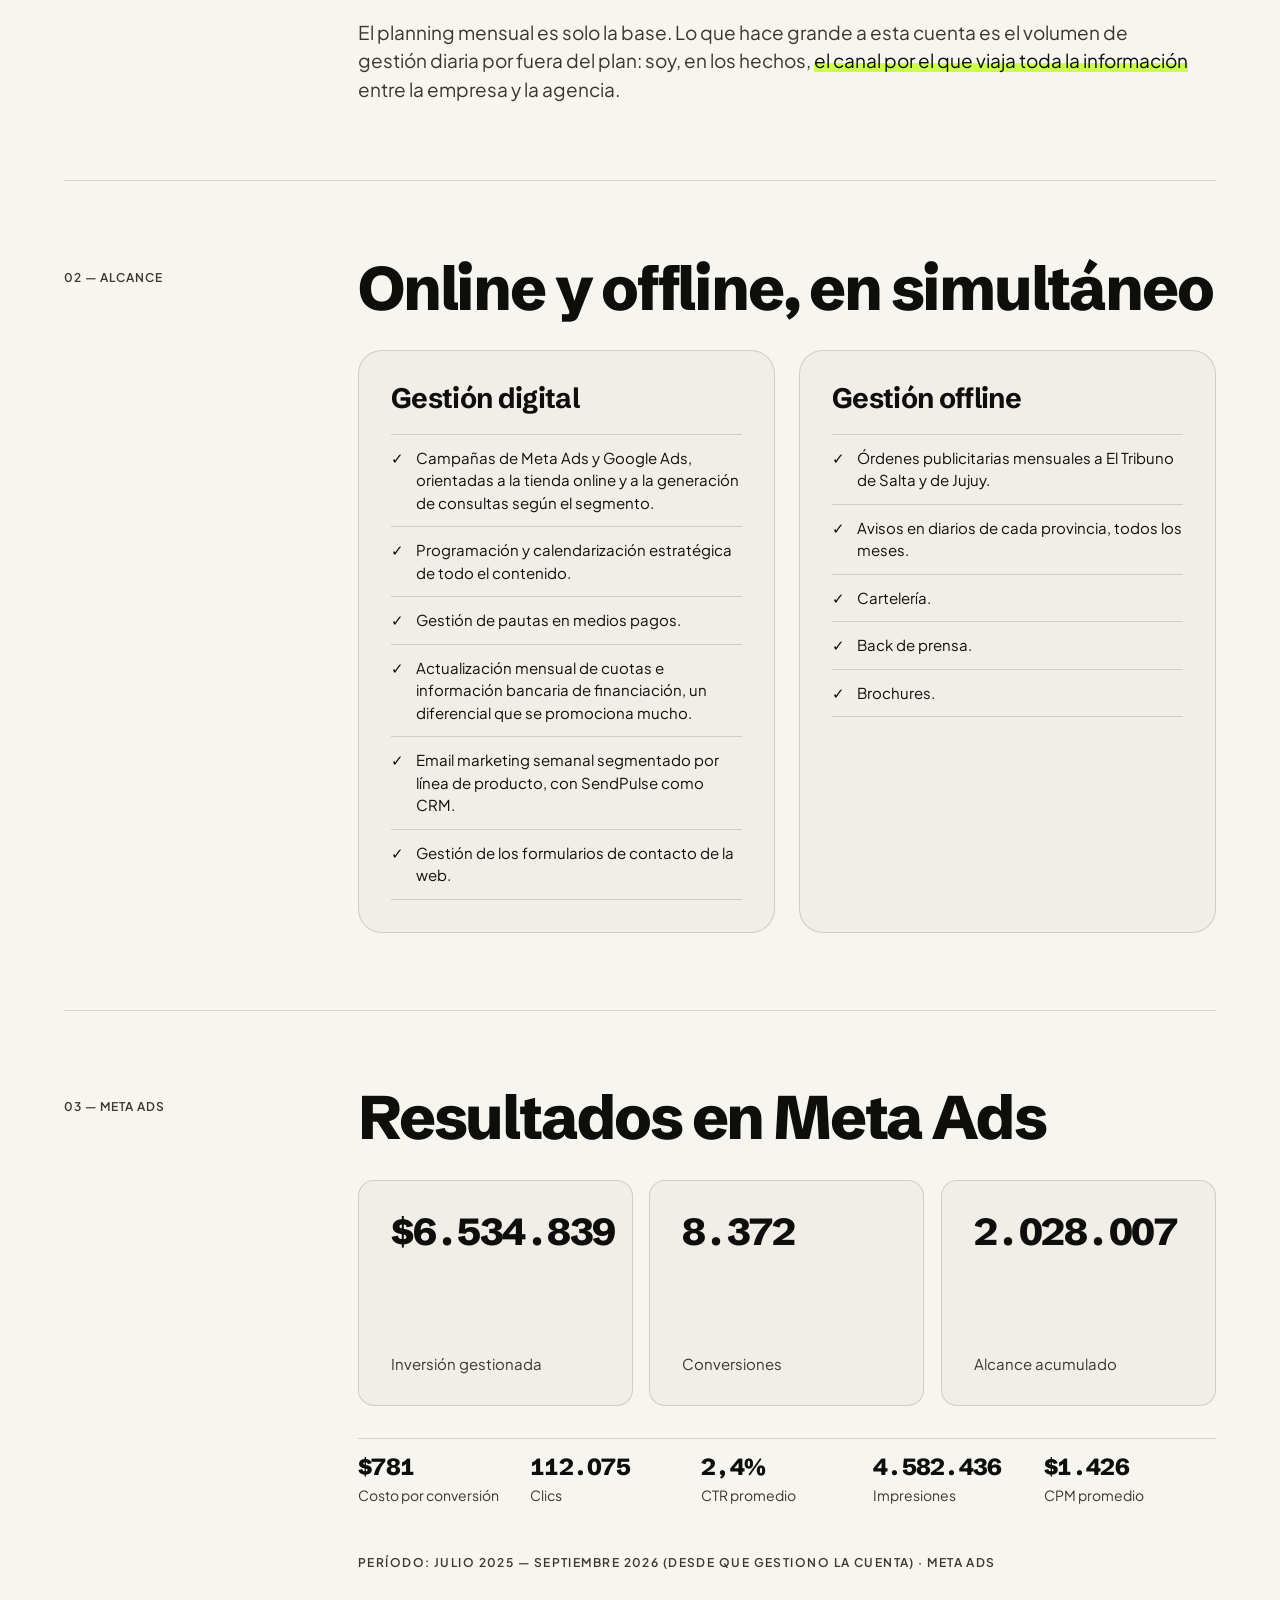
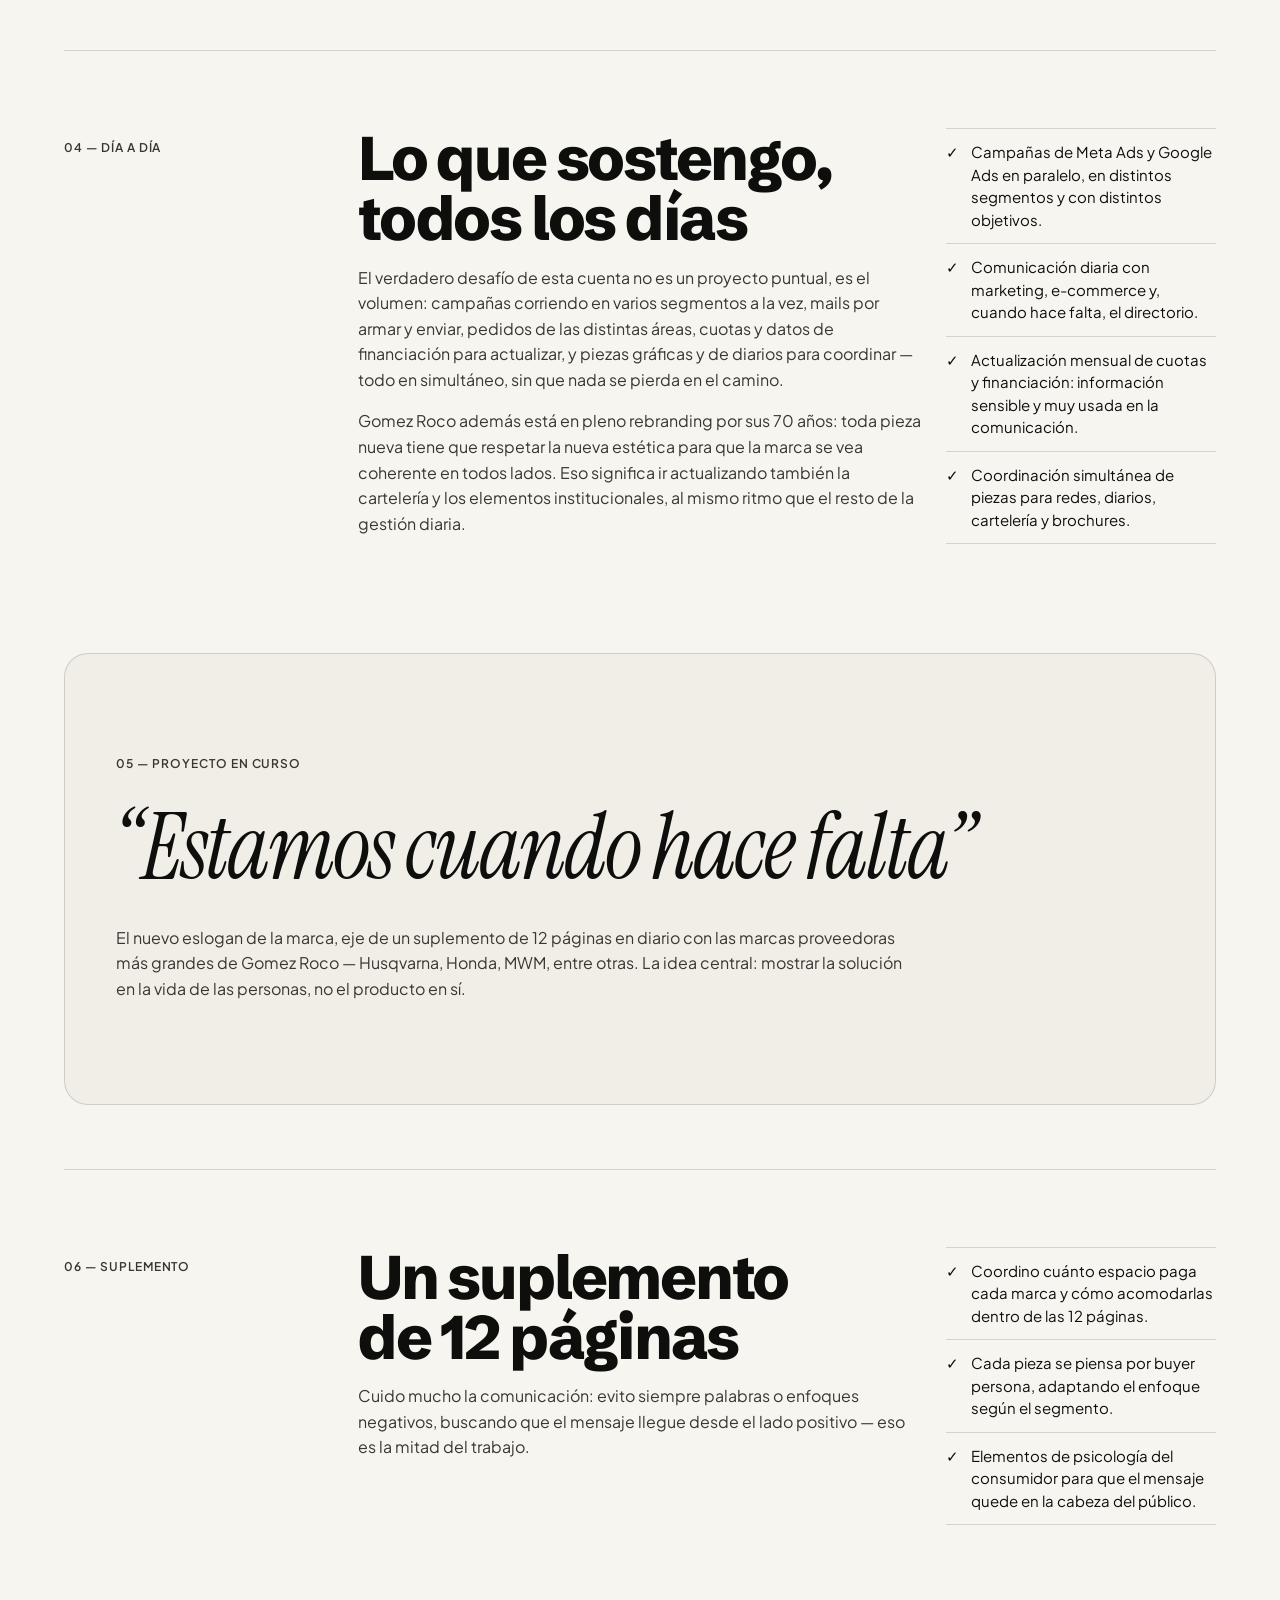
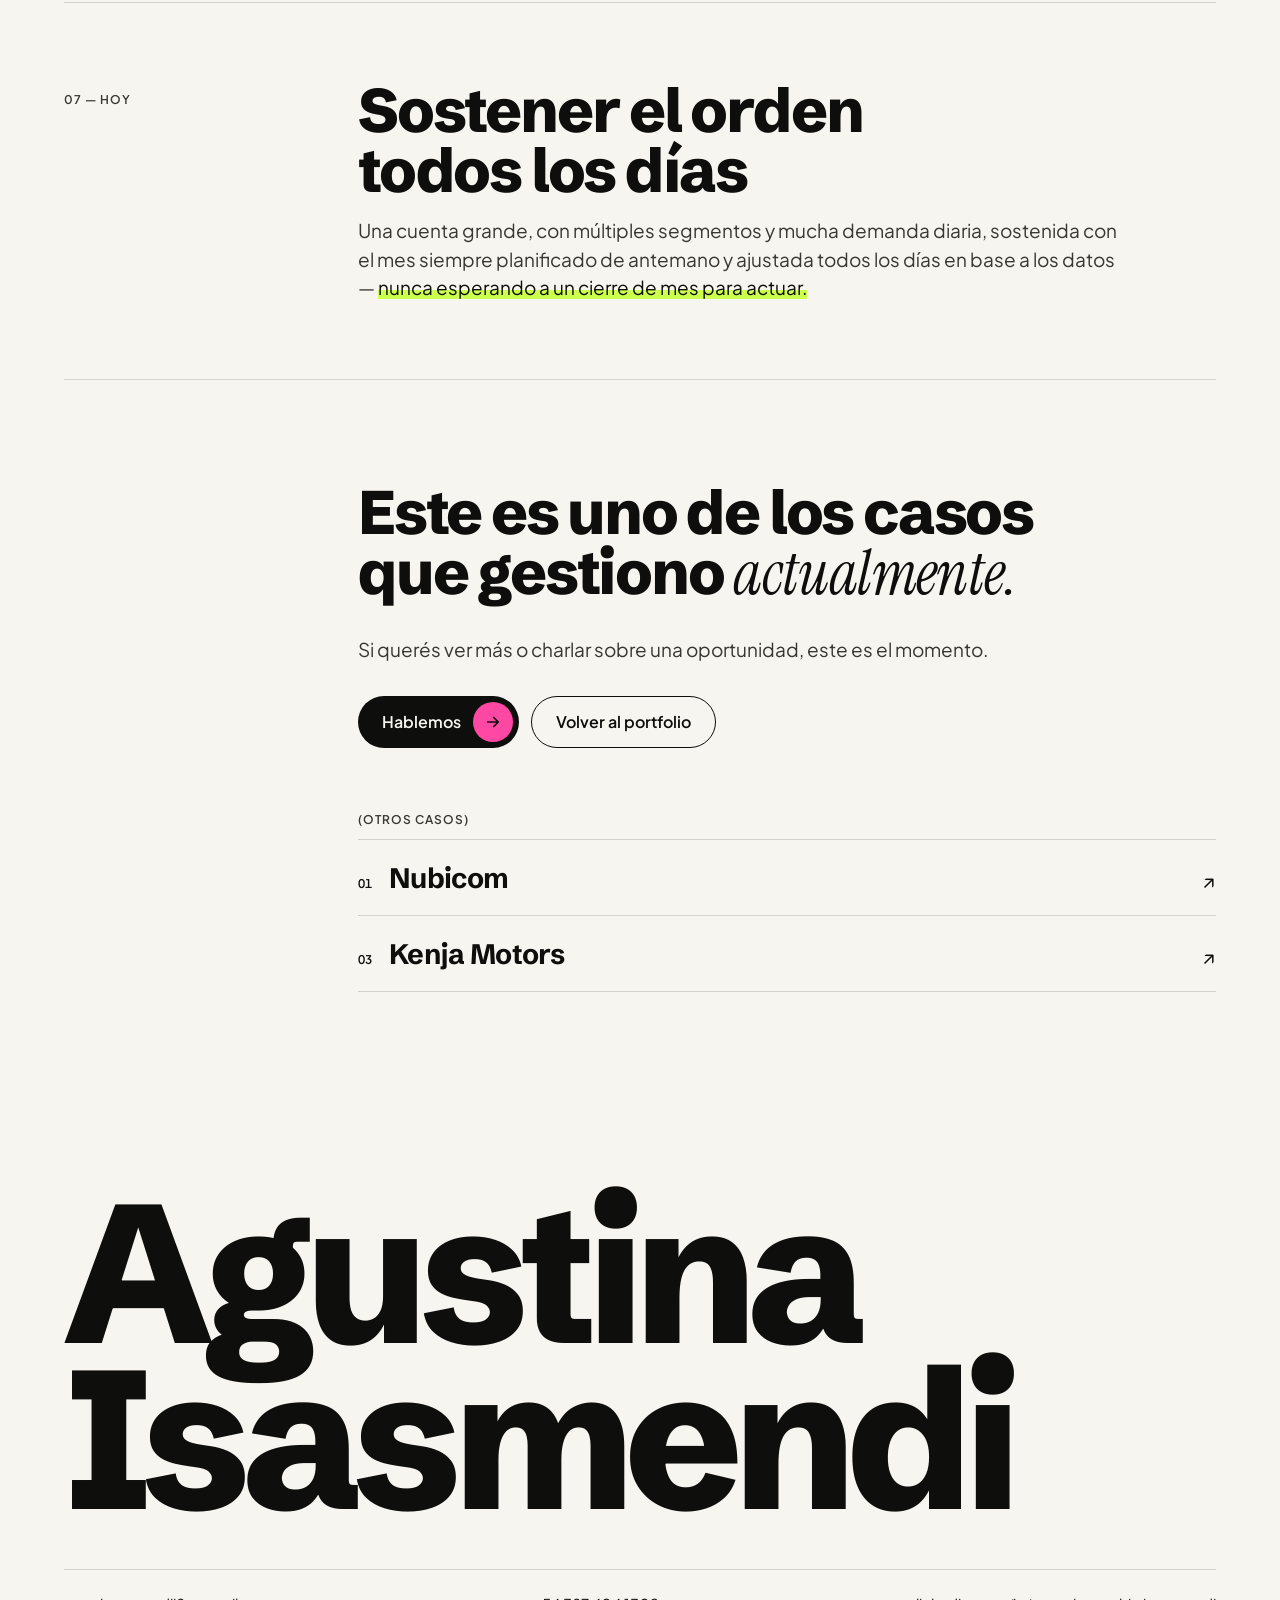
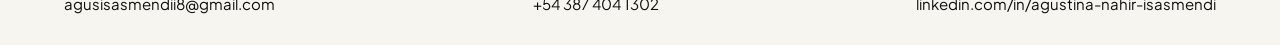
==== commit b9990ee3: "Arreglar scroll en el celu, separar tarjetas de cuentas y achicar marcas - Scroll en el celu: el her" ====
--- a/caso-gomez-roco.html
+++ b/caso-gomez-roco.html
@@ -170,7 +170,6 @@
     </section>
 
     <section class="grid case-section case-section--close">
-      <span class="label case-section__label col-1-4">(Hablemos)</span>
       <div class="col-4-13 stack gap-32 close__content">
         <h2 class="h2 close__title">Este es uno de los casos que gestiono <em class="accent">actualmente.</em></h2>
         <p class="lead">Si querés ver más o charlar sobre una oportunidad, este es el momento.</p>
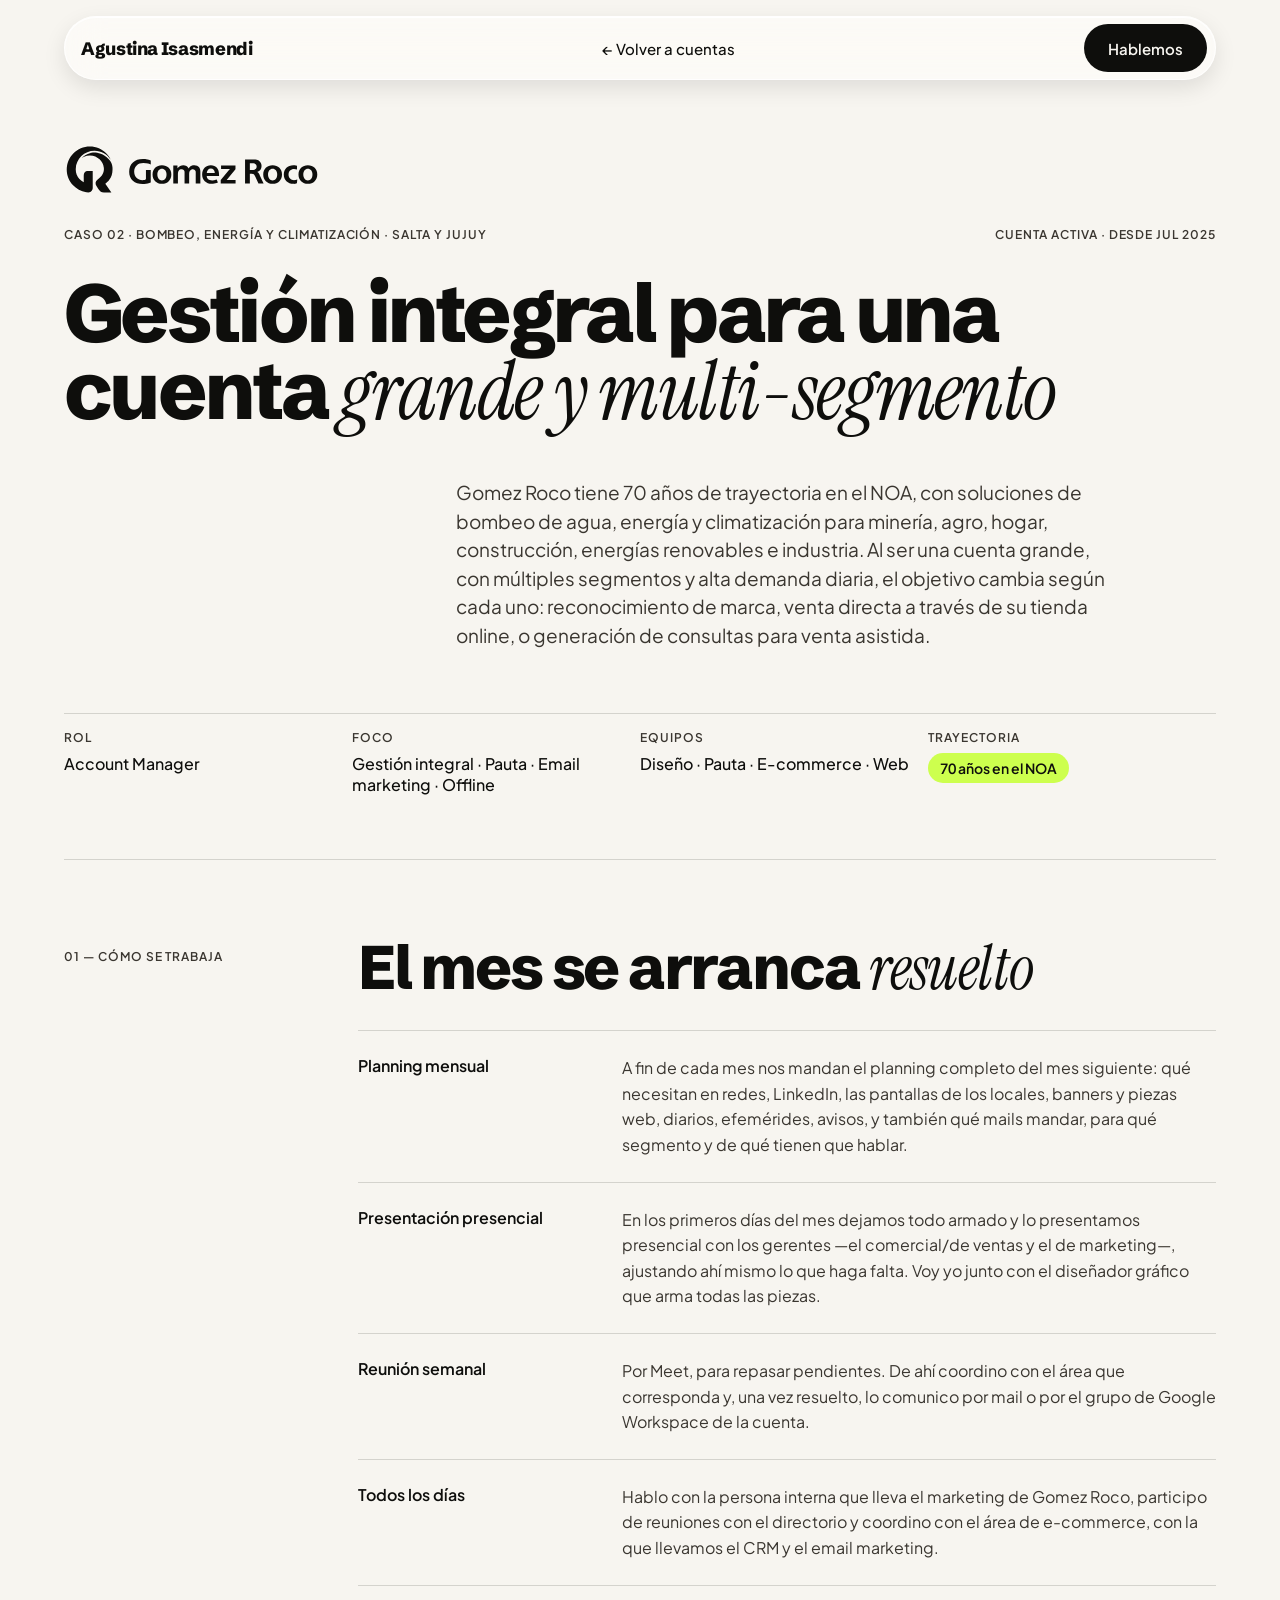
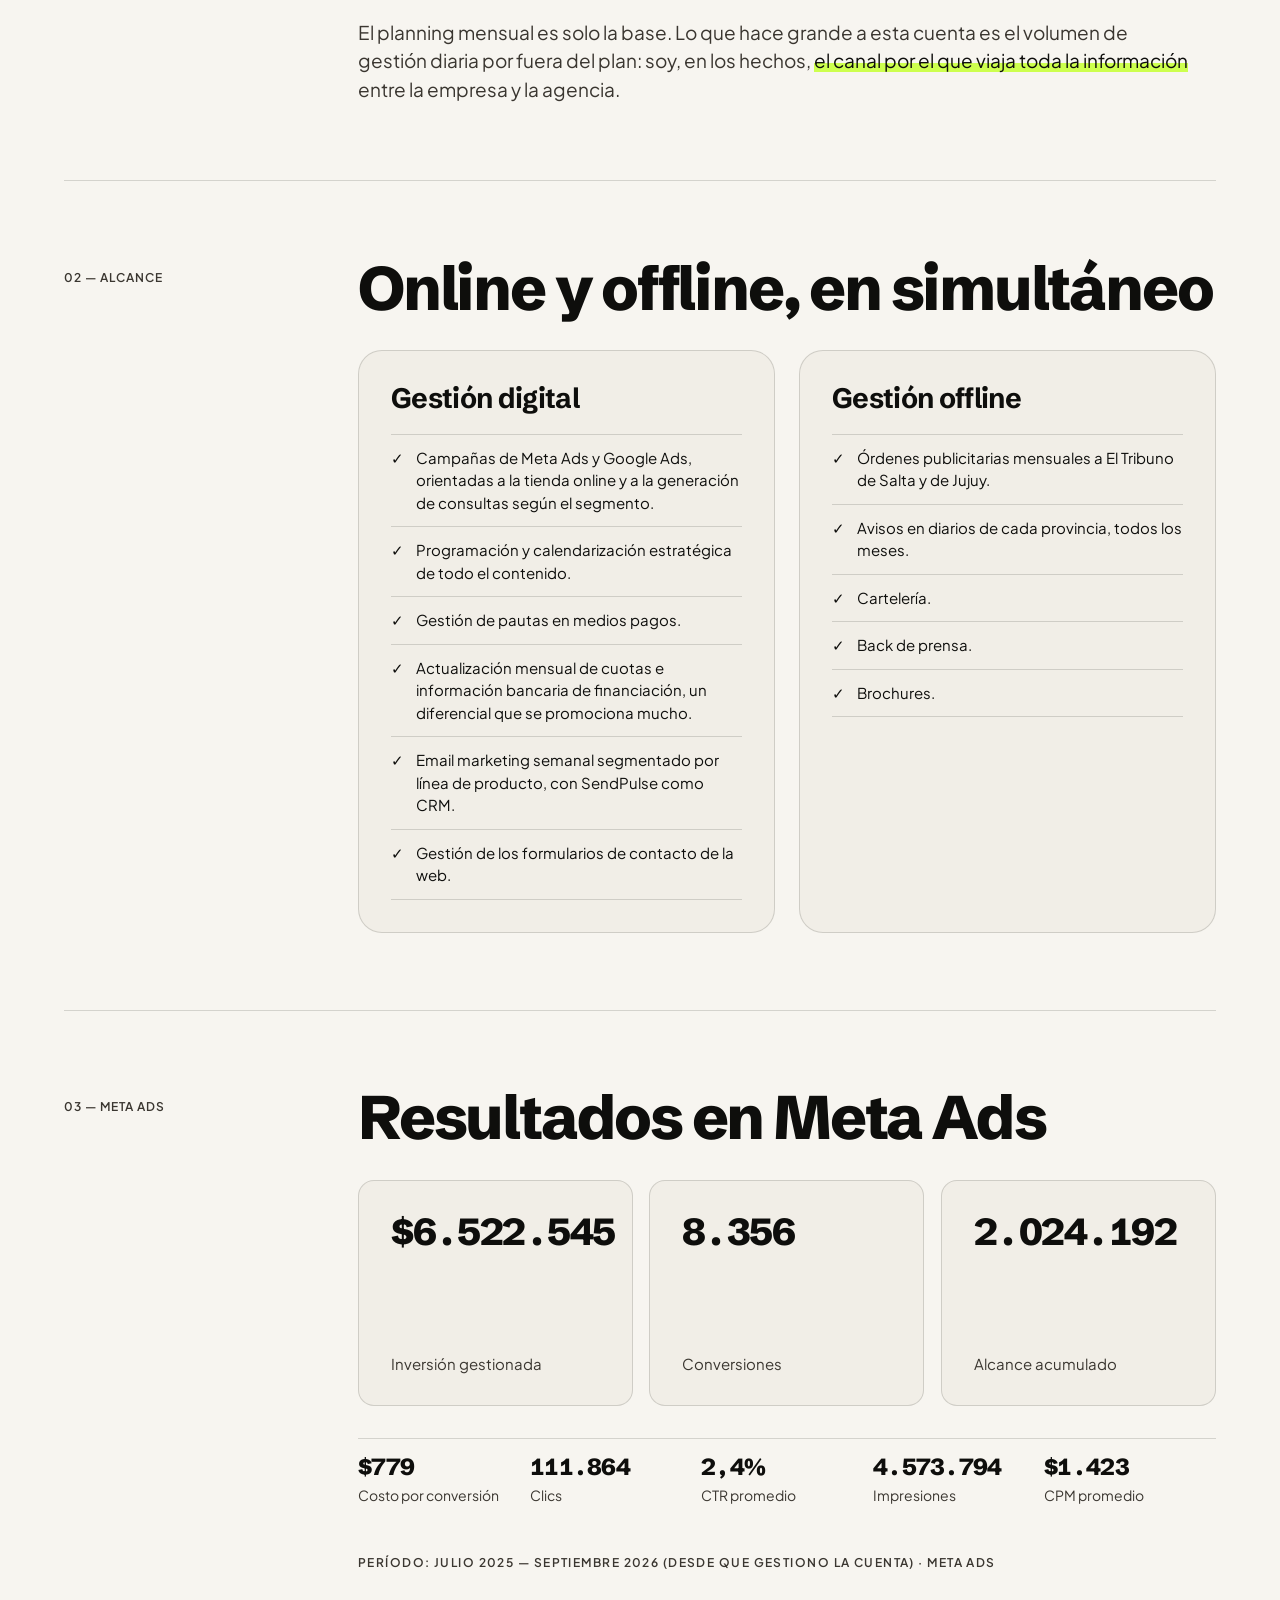
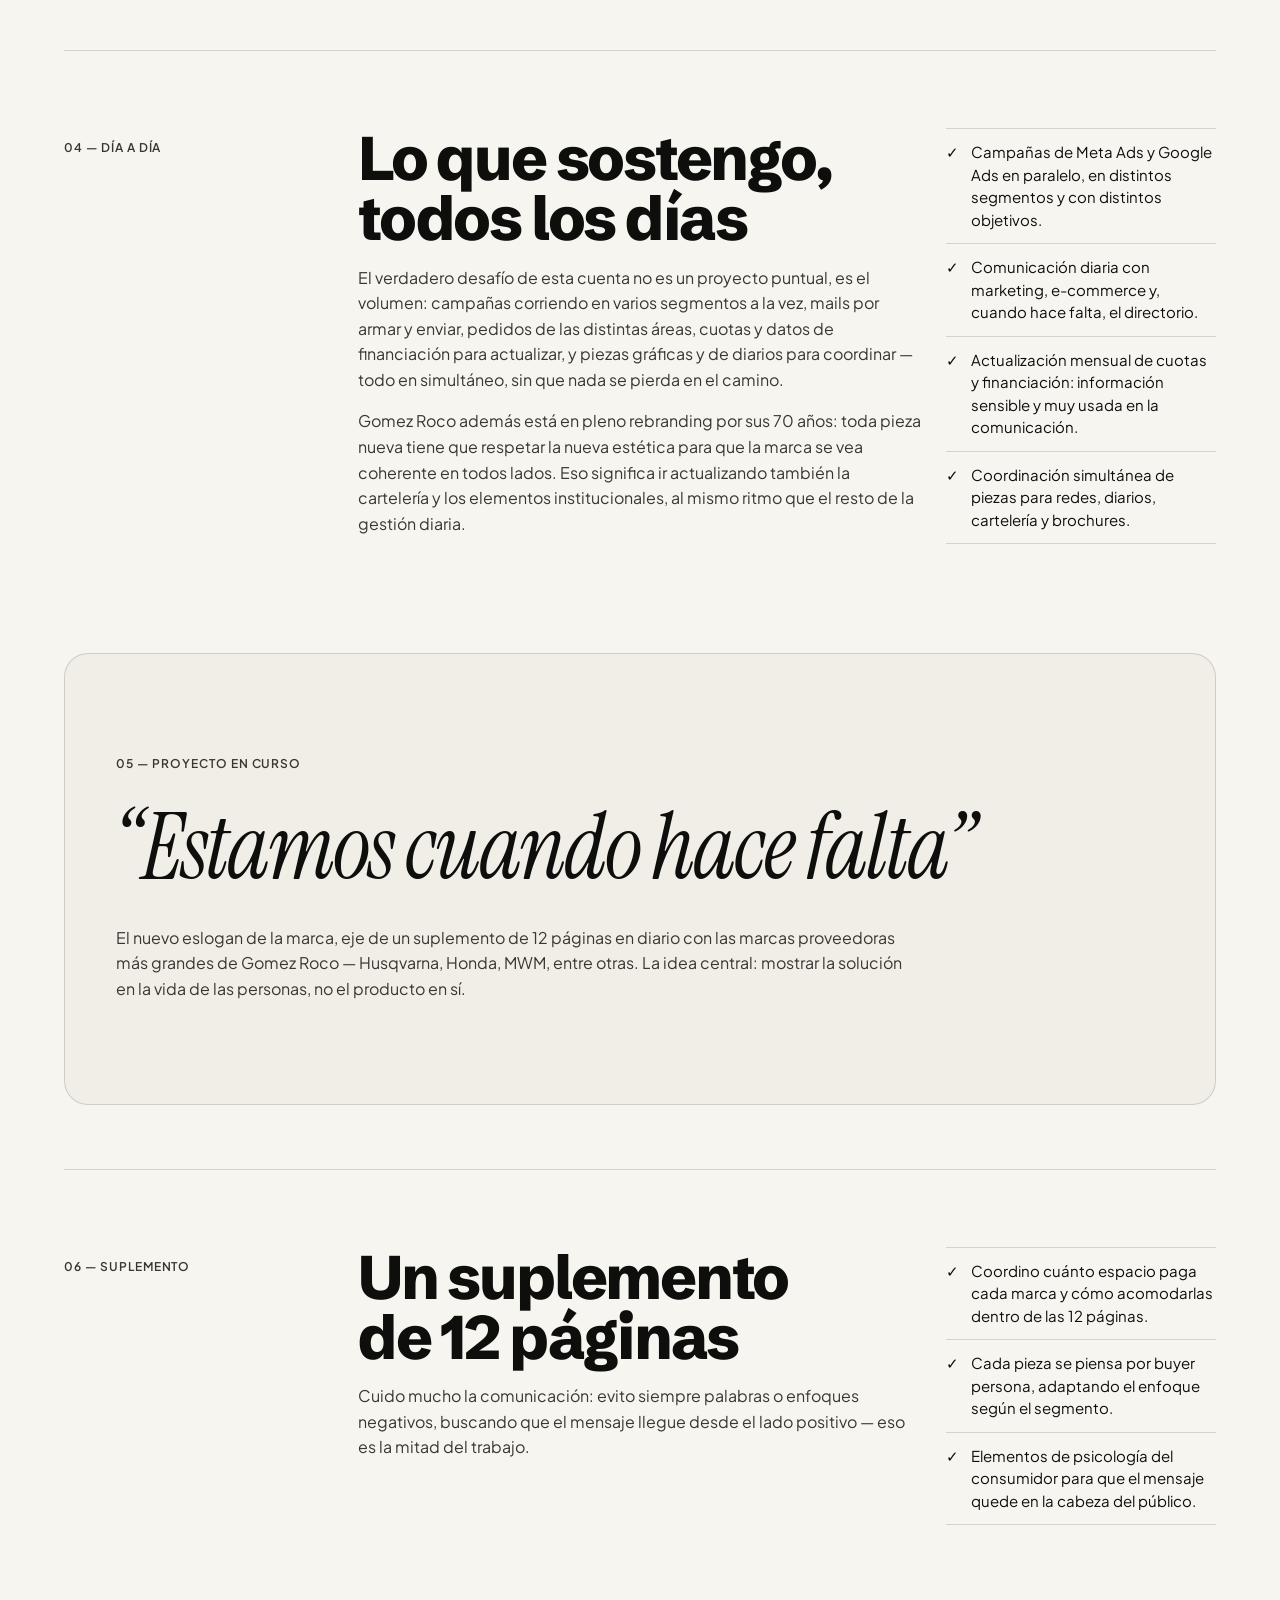
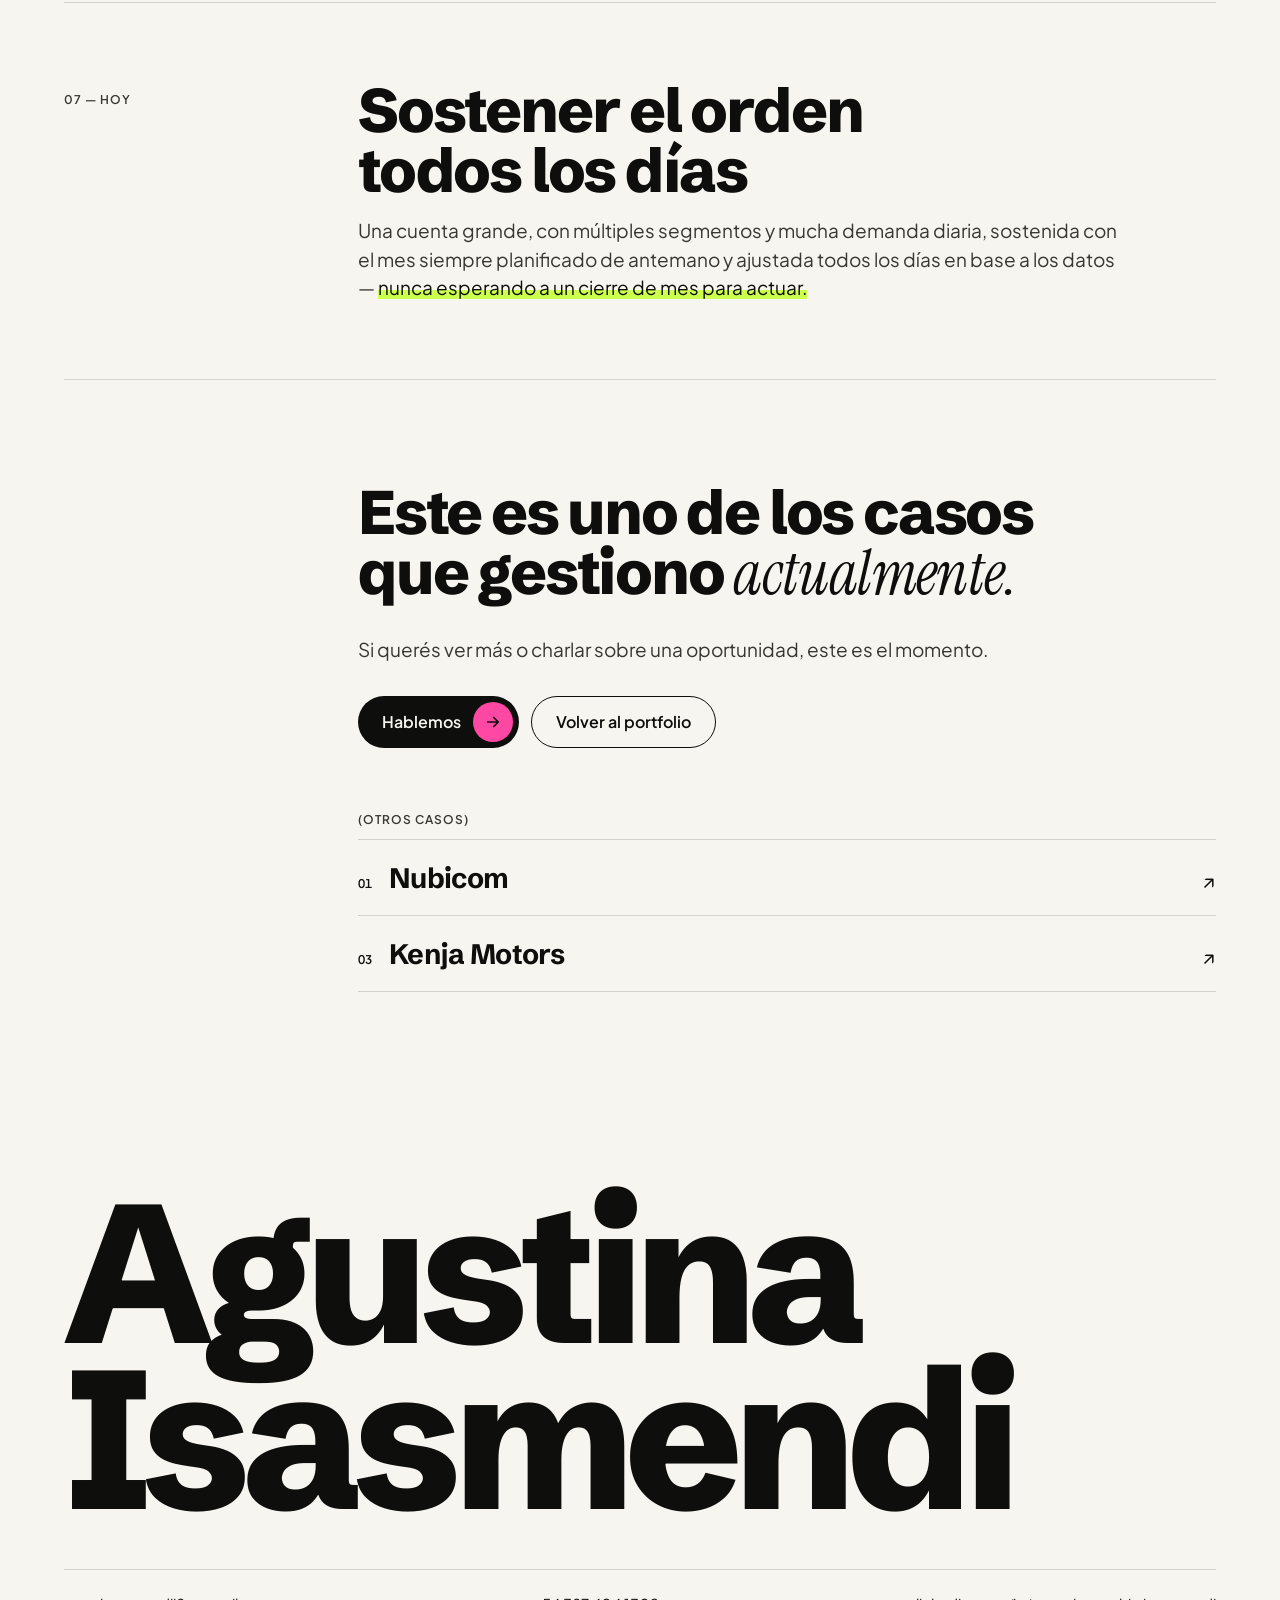
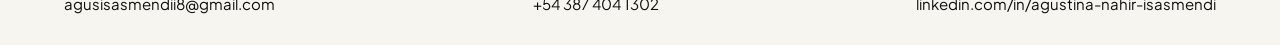
==== commit b2813d2b: "Agregar favicon e imágenes para compartir por página - Favicon con el monograma: favicon.svg, favico" ====
--- a/caso-gomez-roco.html
+++ b/caso-gomez-roco.html
@@ -5,10 +5,27 @@
 <meta name="viewport" content="width=device-width, initial-scale=1">
 <title>Caso Gomez Roco — Agustina Isasmendi</title>
 <meta name="description" content="Gomez Roco: gestión integral online y offline para una cuenta grande y multi-segmento del NOA.">
+<link rel="canonical" href="https://lautaro-torres.github.io/Agus-Portfolio/caso-gomez-roco.html">
+<meta name="theme-color" content="#F7F5F0">
+<link rel="icon" href="favicon.ico" sizes="any">
+<link rel="icon" href="favicon.svg" type="image/svg+xml">
+<link rel="apple-touch-icon" href="icons/apple-touch-icon.png">
+<link rel="manifest" href="site.webmanifest">
+<meta property="og:type" content="article">
+<meta property="og:site_name" content="Agustina Isasmendi">
+<meta property="og:locale" content="es_AR">
+<meta property="og:url" content="https://lautaro-torres.github.io/Agus-Portfolio/caso-gomez-roco.html">
 <meta property="og:title" content="Caso Gomez Roco — Agustina Isasmendi, Account Manager">
 <meta property="og:description" content="Gomez Roco: gestión integral online y offline para una cuenta grande y multi-segmento del NOA.">
-<meta property="og:image" content="https://lautaro-torres.github.io/Agus-Portfolio/og-image.png">
-<link rel="icon" href="data:image/svg+xml;utf8,<svg xmlns='http://www.w3.org/2000/svg' viewBox='0 0 100 100'><rect x='6' y='6' width='88' height='88' rx='19' fill='none' stroke='%230E0E0C' stroke-width='8'/><path d='M8 92L92 8' stroke='%230E0E0C' stroke-width='8'/></svg>">
+<meta property="og:image" content="https://lautaro-torres.github.io/Agus-Portfolio/og/gomez-roco.png">
+<meta property="og:image:type" content="image/png">
+<meta property="og:image:width" content="1200">
+<meta property="og:image:height" content="630">
+<meta property="og:image:alt" content="Caso Gomez Roco: gestión integral para una cuenta grande y multi-segmento, por Agustina Isasmendi">
+<meta name="twitter:card" content="summary_large_image">
+<meta name="twitter:title" content="Caso Gomez Roco — Agustina Isasmendi, Account Manager">
+<meta name="twitter:description" content="Gomez Roco: gestión integral online y offline para una cuenta grande y multi-segmento del NOA.">
+<meta name="twitter:image" content="https://lautaro-torres.github.io/Agus-Portfolio/og/gomez-roco.png">
 <link rel="stylesheet" href="https://api.fontshare.com/v2/css?f[]=cabinet-grotesk@700,800&amp;f[]=general-sans@400,500,600&amp;f[]=zodiak@401&amp;display=swap">
 <link rel="stylesheet" href="https://fonts.googleapis.com/css2?family=Schibsted+Grotesk:wght@700;800&amp;family=Plus+Jakarta+Sans:wght@400;500;600&amp;family=Instrument+Serif:ital@1&amp;display=swap">
 <link rel="stylesheet" href="css/styles.css">
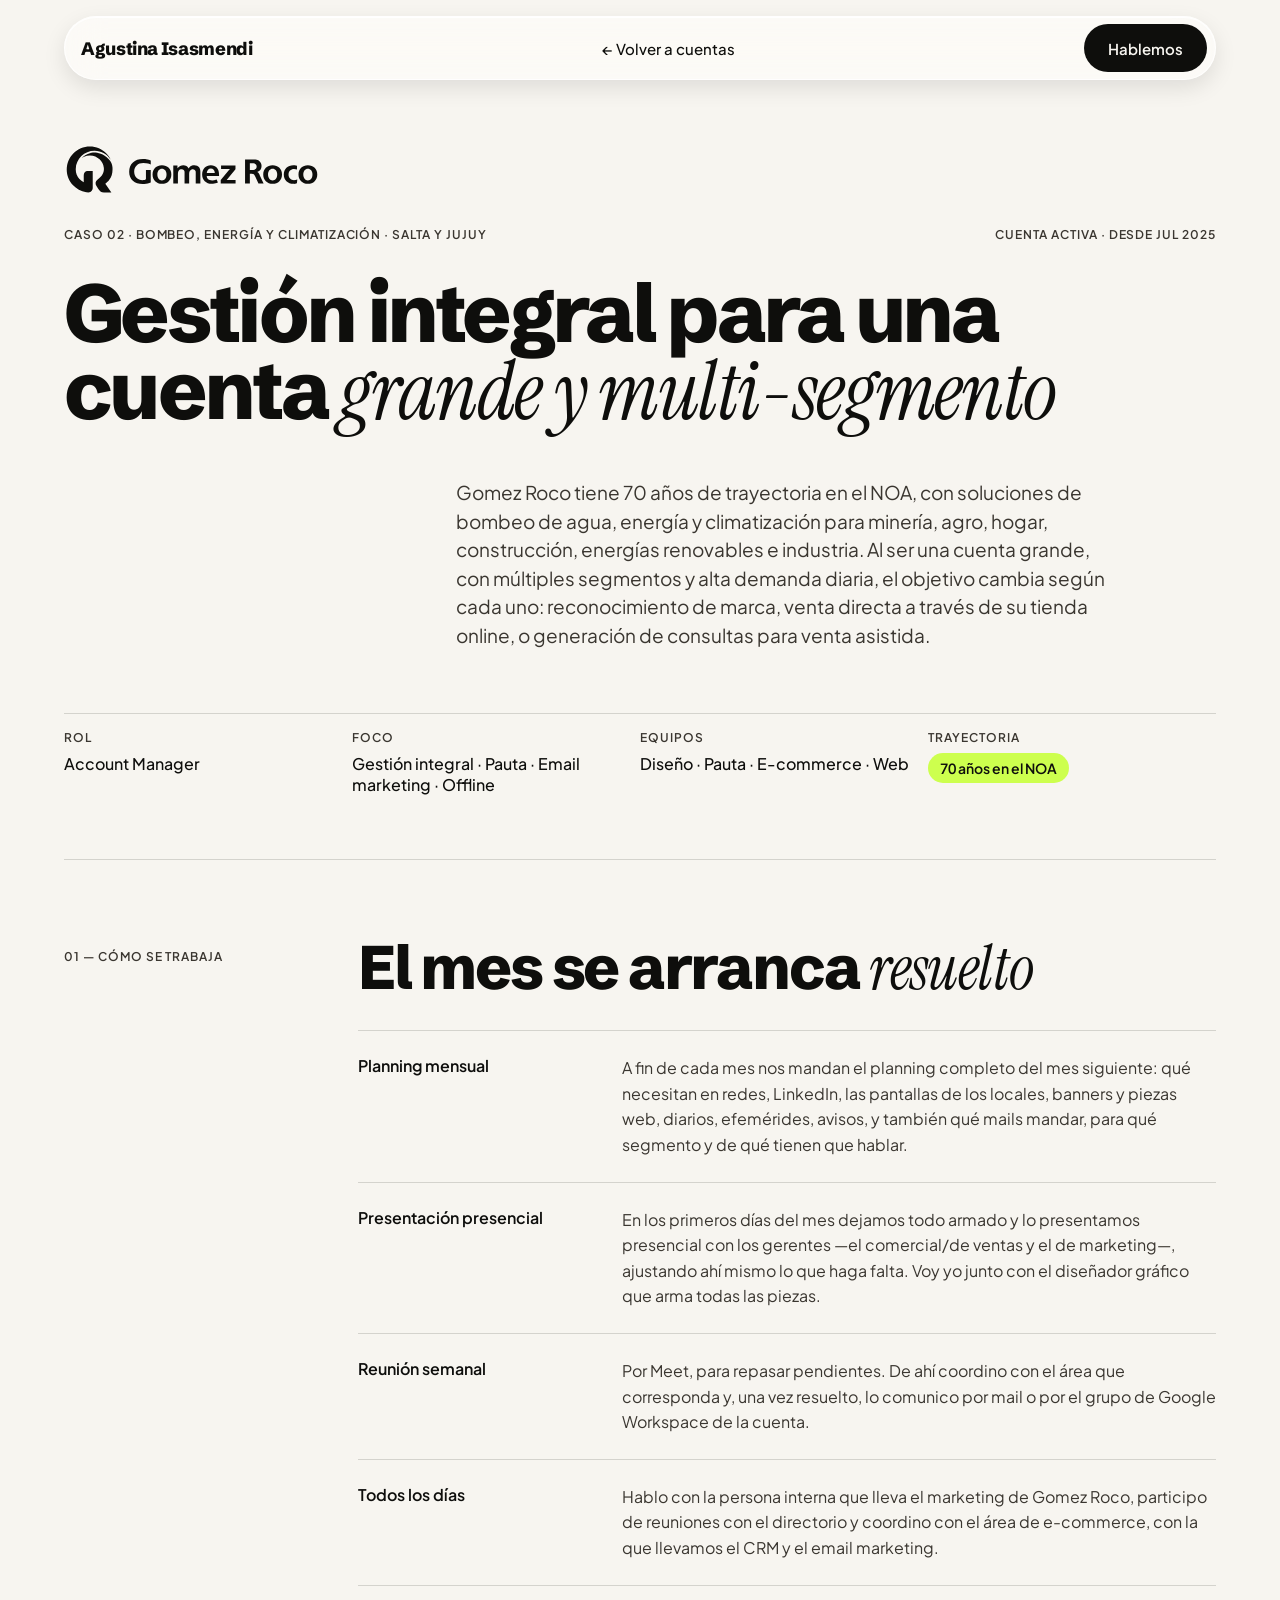
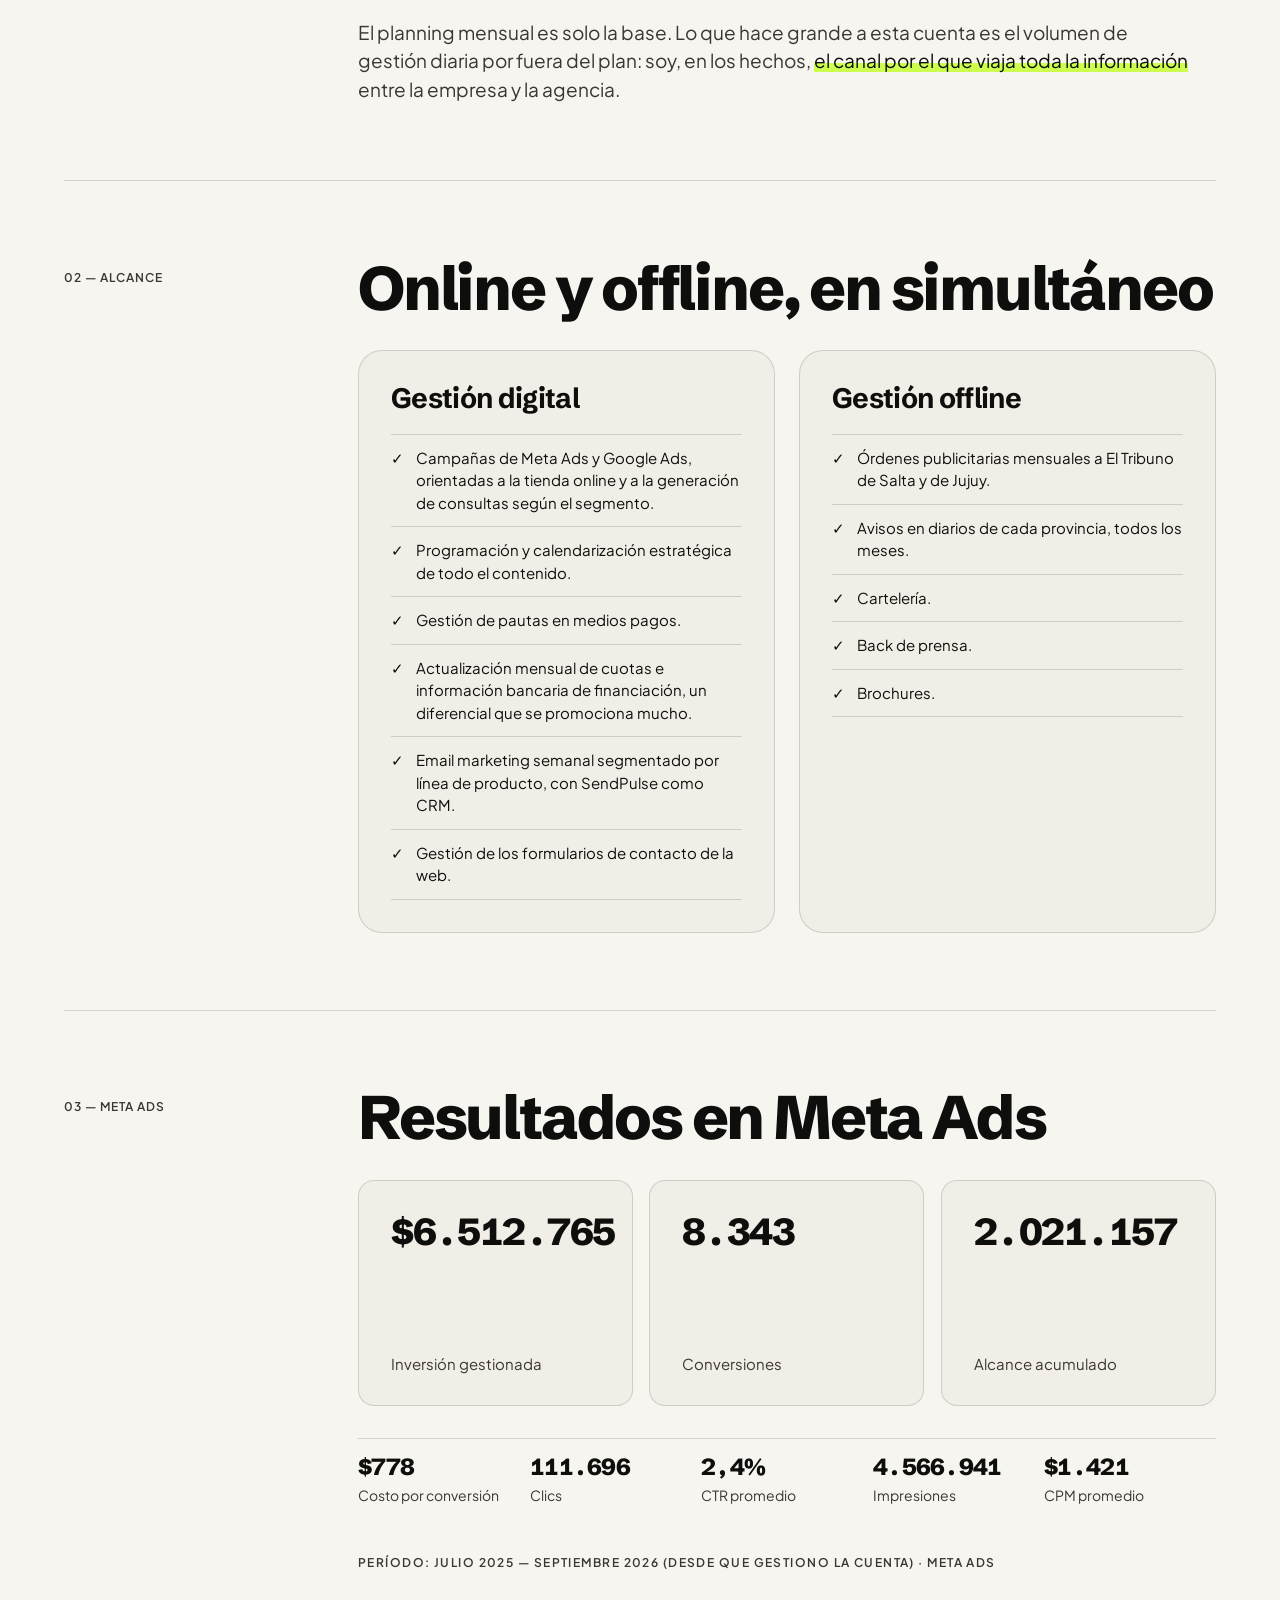
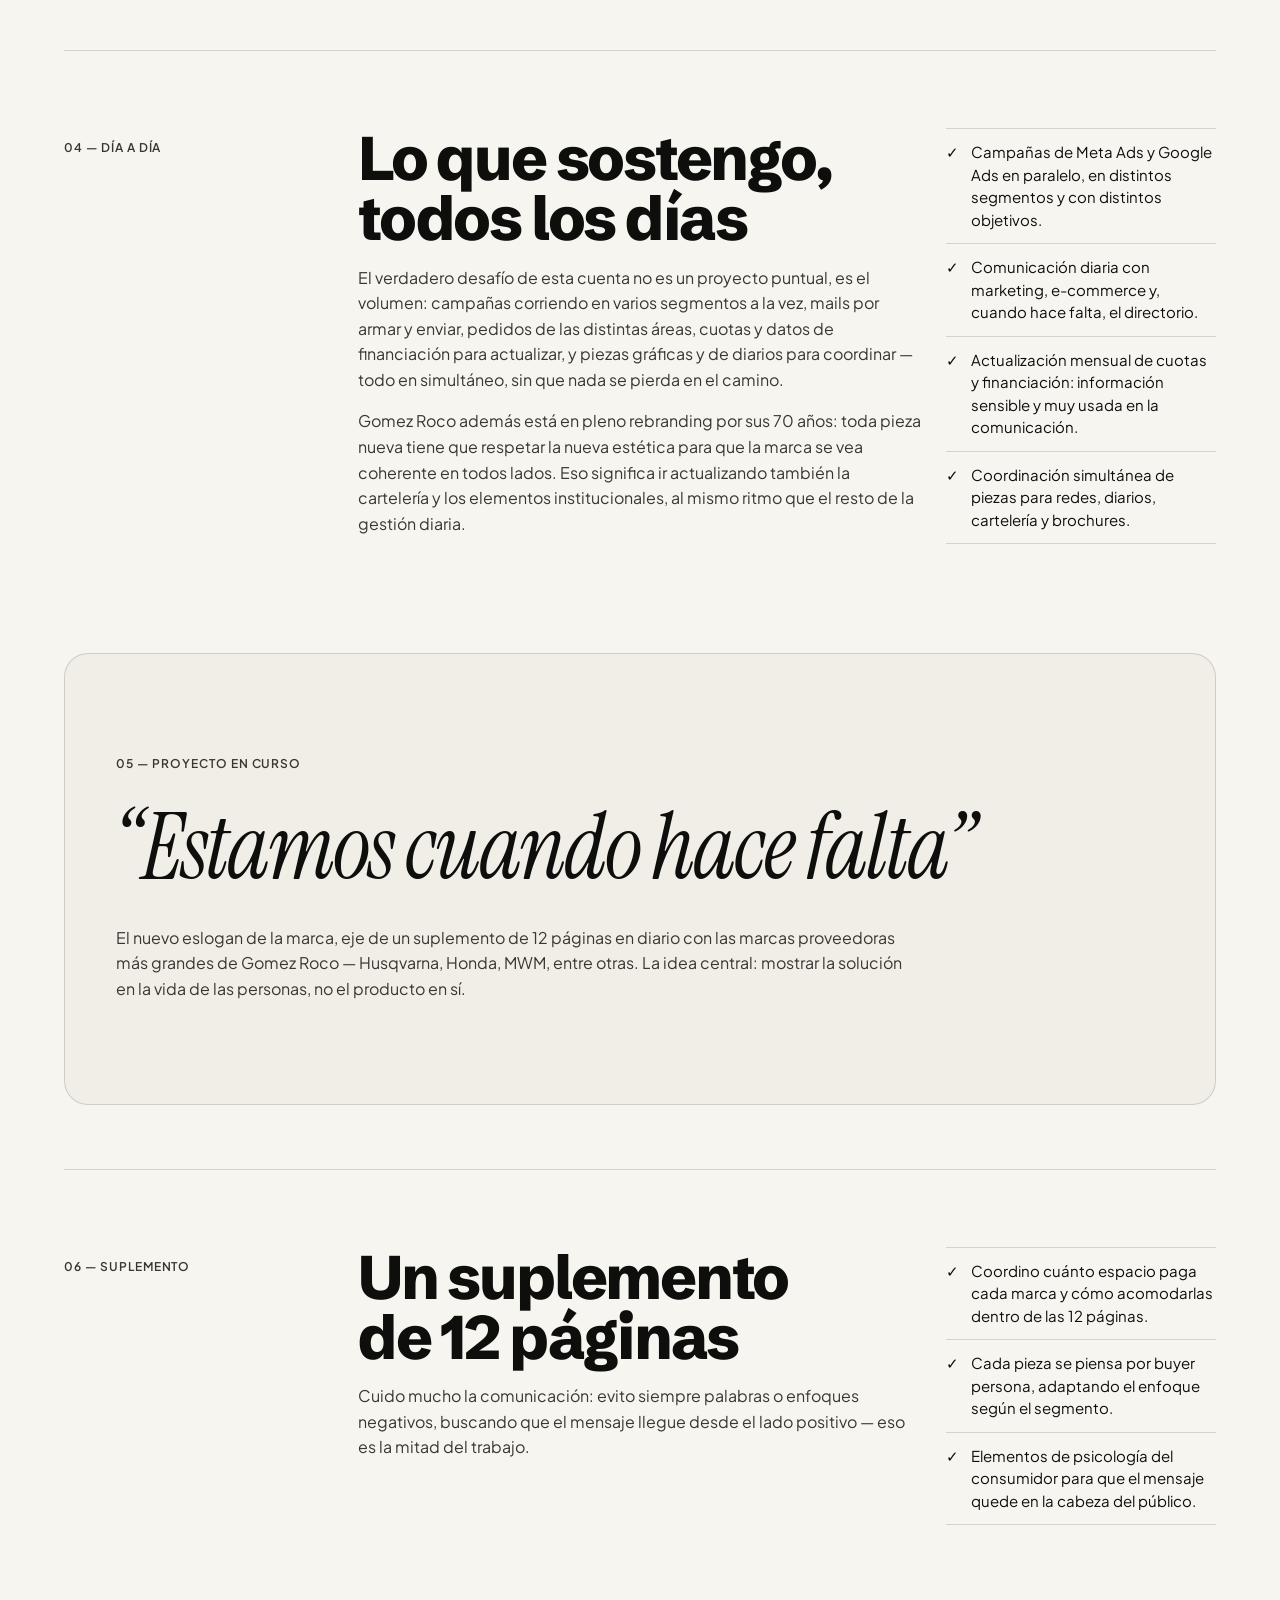
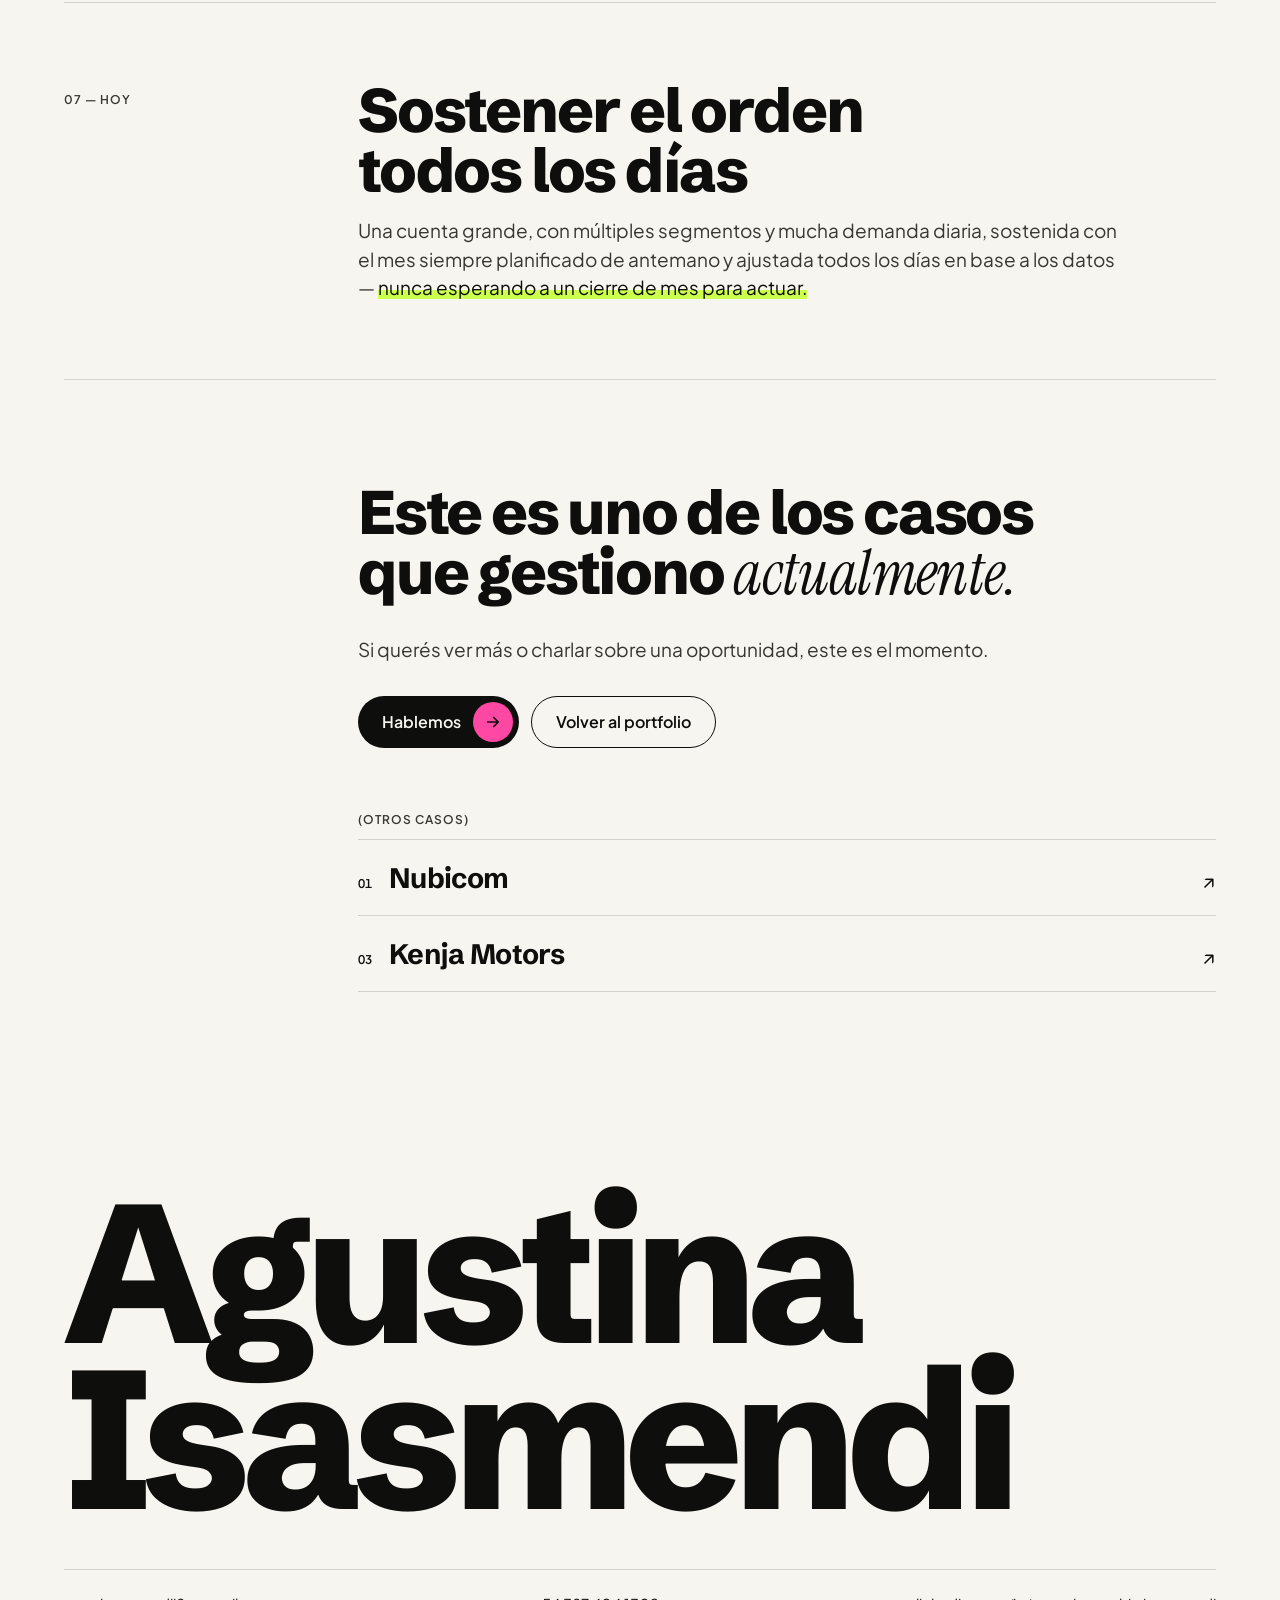
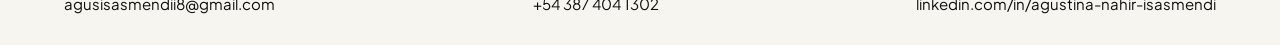
==== commit 3573debf: "Apuntar URLs públicas a www.agusisas.lat canonical, og:url, og:image y twitter:image pasan de GitHub" ====
--- a/caso-gomez-roco.html
+++ b/caso-gomez-roco.html
@@ -5,7 +5,7 @@
 <meta name="viewport" content="width=device-width, initial-scale=1">
 <title>Caso Gomez Roco — Agustina Isasmendi</title>
 <meta name="description" content="Gomez Roco: gestión integral online y offline para una cuenta grande y multi-segmento del NOA.">
-<link rel="canonical" href="https://lautaro-torres.github.io/Agus-Portfolio/caso-gomez-roco.html">
+<link rel="canonical" href="https://www.agusisas.lat/caso-gomez-roco.html">
 <meta name="theme-color" content="#F7F5F0">
 <link rel="icon" href="favicon.ico" sizes="any">
 <link rel="icon" href="favicon.svg" type="image/svg+xml">
@@ -14,10 +14,10 @@
 <meta property="og:type" content="article">
 <meta property="og:site_name" content="Agustina Isasmendi">
 <meta property="og:locale" content="es_AR">
-<meta property="og:url" content="https://lautaro-torres.github.io/Agus-Portfolio/caso-gomez-roco.html">
+<meta property="og:url" content="https://www.agusisas.lat/caso-gomez-roco.html">
 <meta property="og:title" content="Caso Gomez Roco — Agustina Isasmendi, Account Manager">
 <meta property="og:description" content="Gomez Roco: gestión integral online y offline para una cuenta grande y multi-segmento del NOA.">
-<meta property="og:image" content="https://lautaro-torres.github.io/Agus-Portfolio/og/gomez-roco.png">
+<meta property="og:image" content="https://www.agusisas.lat/og/gomez-roco.png">
 <meta property="og:image:type" content="image/png">
 <meta property="og:image:width" content="1200">
 <meta property="og:image:height" content="630">
@@ -25,7 +25,7 @@
 <meta name="twitter:card" content="summary_large_image">
 <meta name="twitter:title" content="Caso Gomez Roco — Agustina Isasmendi, Account Manager">
 <meta name="twitter:description" content="Gomez Roco: gestión integral online y offline para una cuenta grande y multi-segmento del NOA.">
-<meta name="twitter:image" content="https://lautaro-torres.github.io/Agus-Portfolio/og/gomez-roco.png">
+<meta name="twitter:image" content="https://www.agusisas.lat/og/gomez-roco.png">
 <link rel="stylesheet" href="https://api.fontshare.com/v2/css?f[]=cabinet-grotesk@700,800&amp;f[]=general-sans@400,500,600&amp;f[]=zodiak@401&amp;display=swap">
 <link rel="stylesheet" href="https://fonts.googleapis.com/css2?family=Schibsted+Grotesk:wght@700;800&amp;family=Plus+Jakarta+Sans:wght@400;500;600&amp;family=Instrument+Serif:ital@1&amp;display=swap">
 <link rel="stylesheet" href="css/styles.css">
